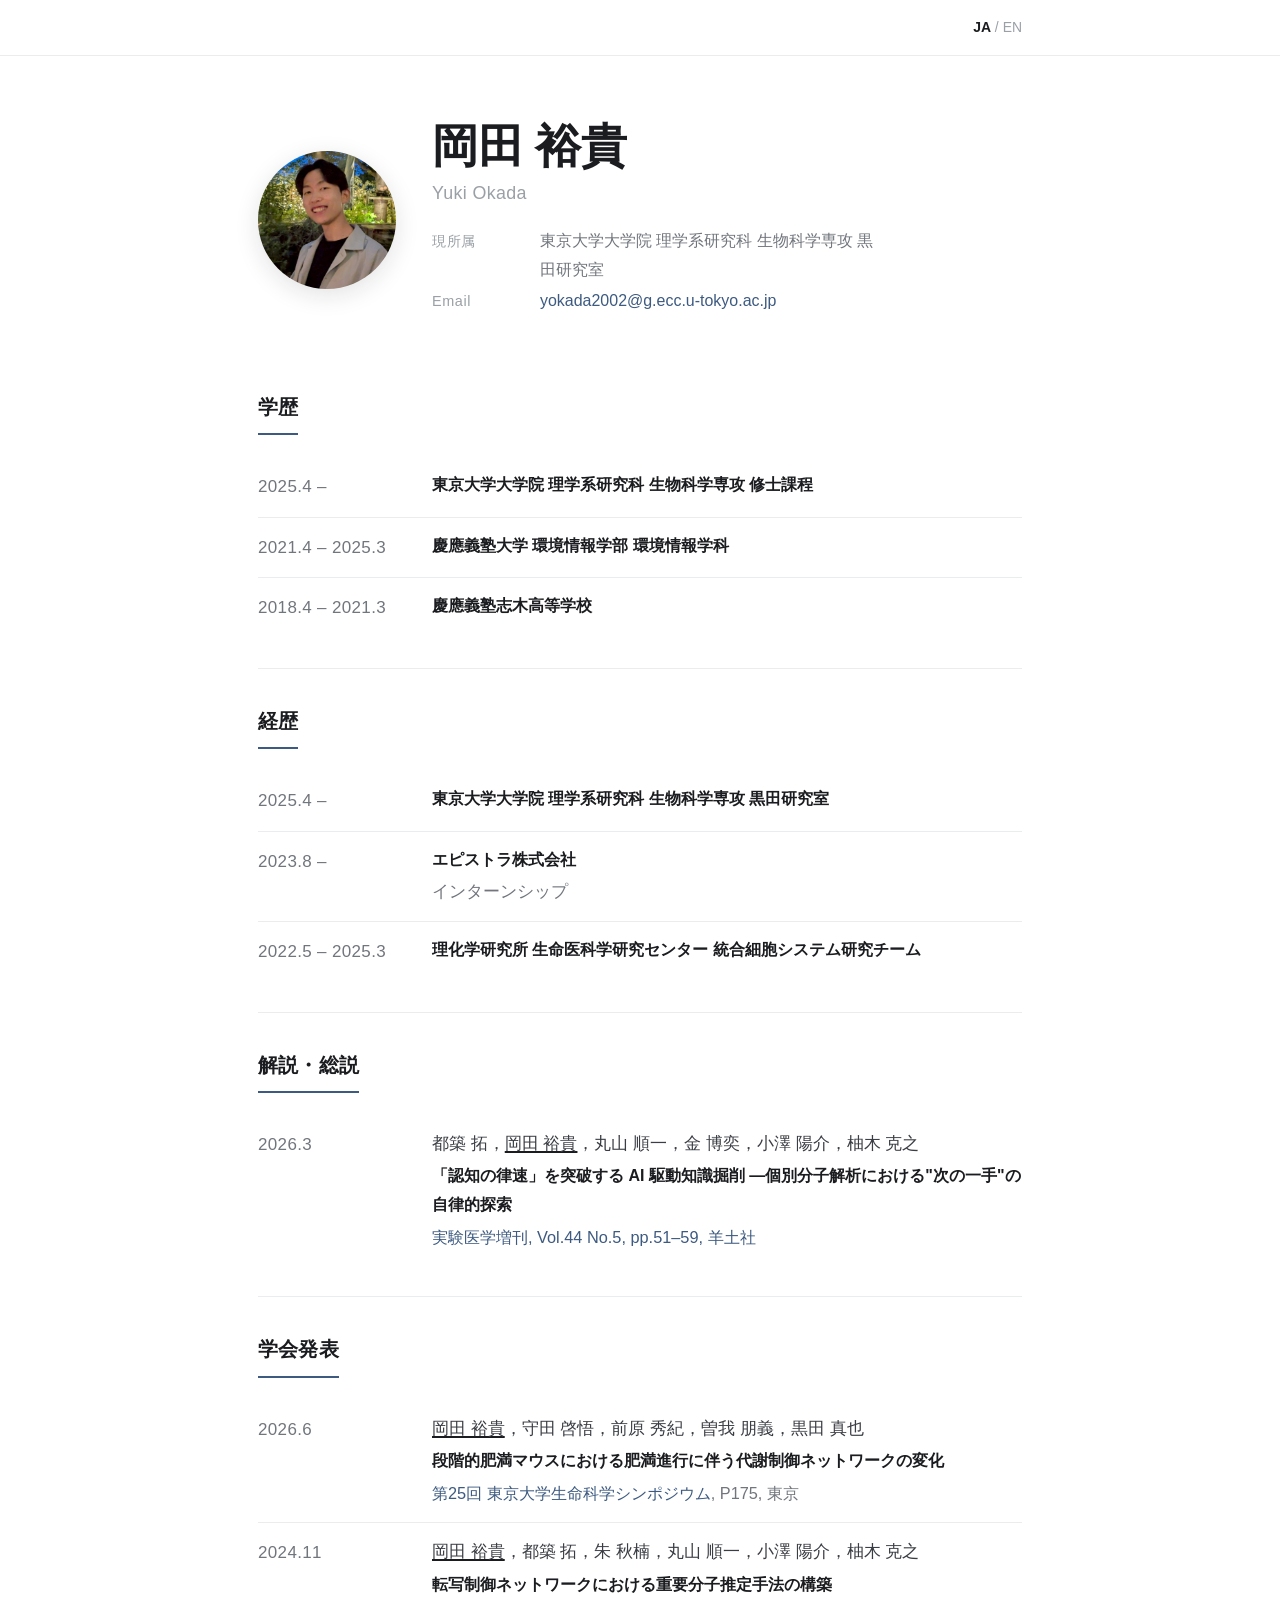
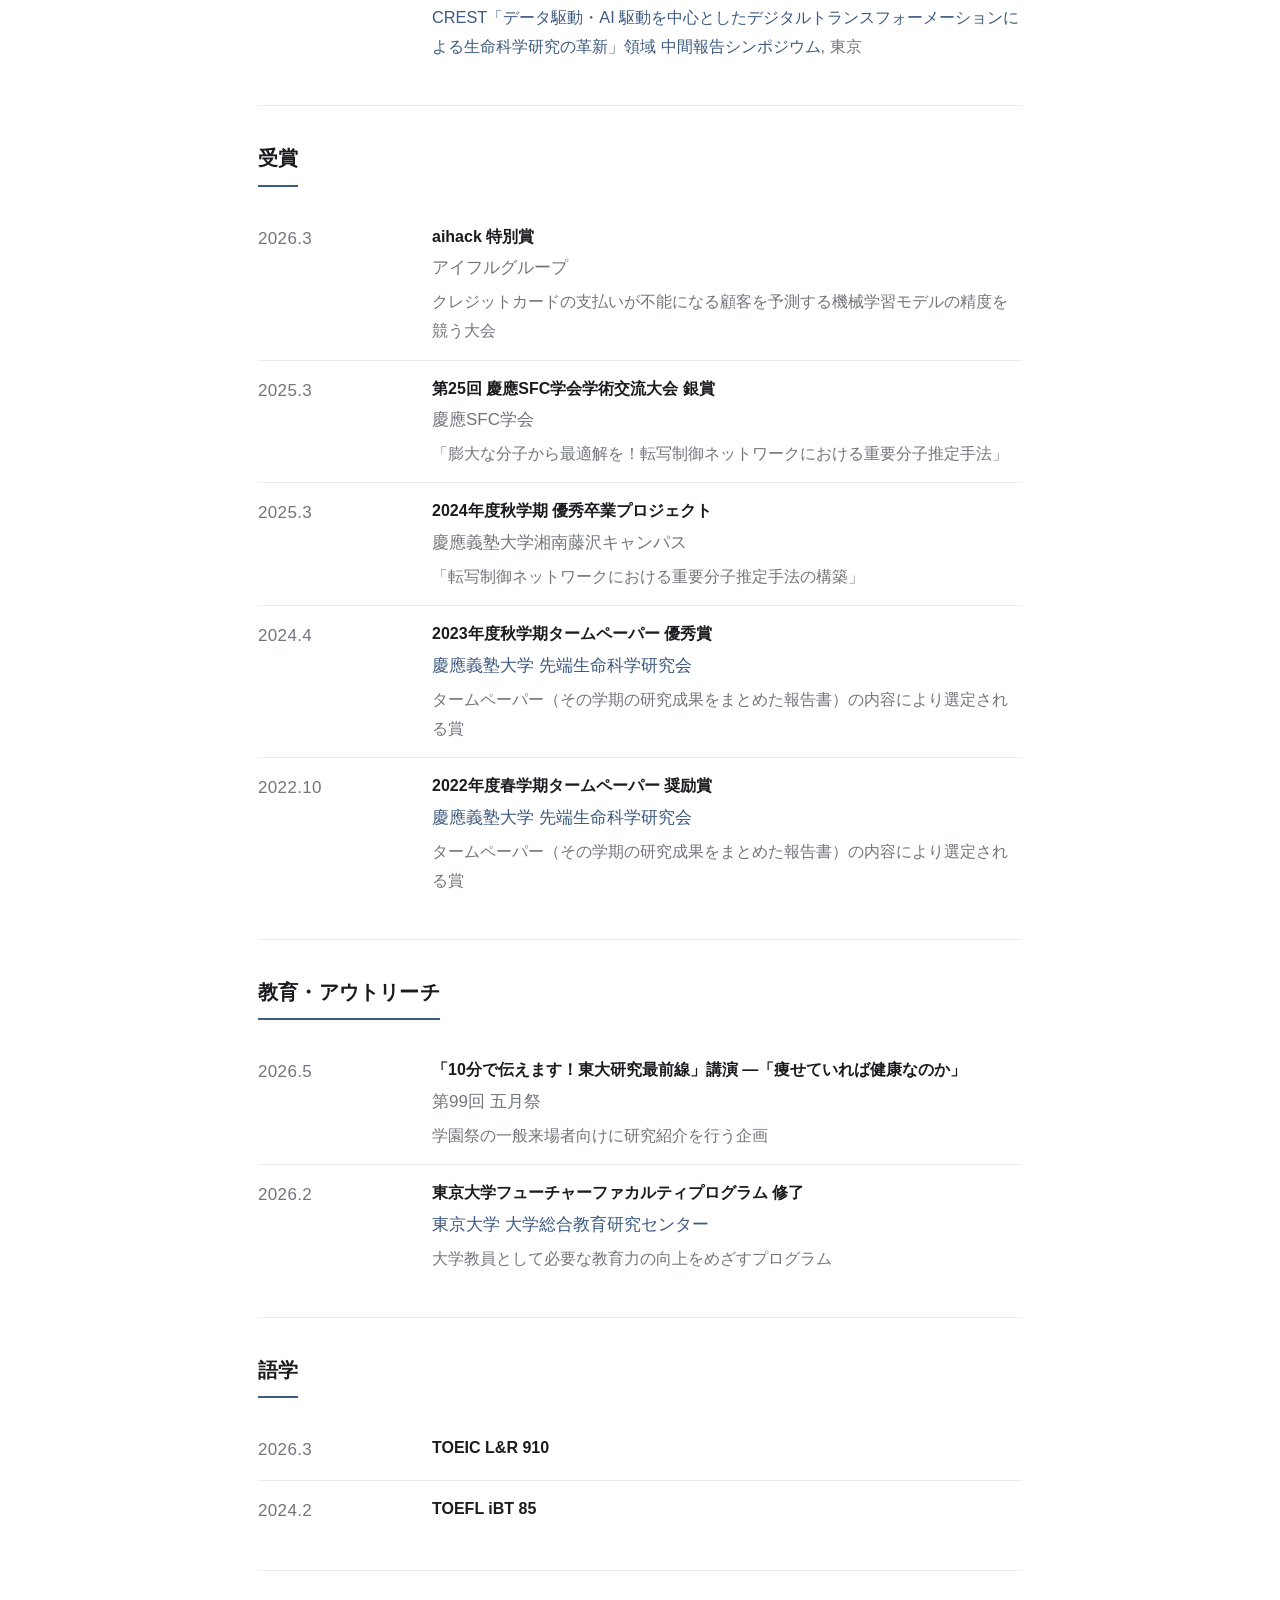
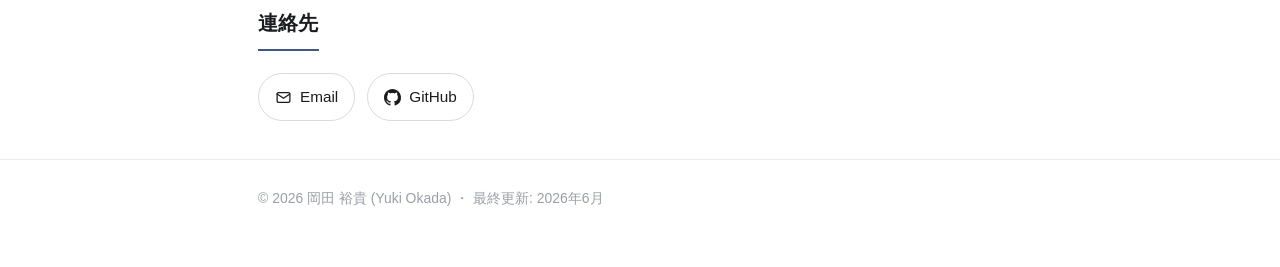
==== index.html @ e646ce32 "先端生命科学研究会のリンクを正しいURL(bio.sfc.keio.ac.jp)に修正 kbst.jpは別団体のため差し替え。  Co-Authored-By: Claude Opus 4.8 (1M" ====
<!DOCTYPE html>
<html lang="ja">
<head>
<meta charset="UTF-8">
<meta name="viewport" content="width=device-width, initial-scale=1.0">
<title>岡田 裕貴</title>
<meta name="description" content="岡田 裕貴（Yuki Okada）の経歴・業績。東京大学大学院 理学系研究科 生物科学専攻 黒田研究室の修士課程学生。システム生物学・代謝制御ネットワーク・データ駆動解析・オミクス解析。">
<meta name="author" content="岡田 裕貴 (Yuki Okada)">
<meta name="robots" content="index, follow">
<link rel="canonical" href="https://t5a57l.github.io/yuki-okada/">
<link rel="alternate" hreflang="ja" href="https://t5a57l.github.io/yuki-okada/">
<link rel="alternate" hreflang="en" href="https://t5a57l.github.io/yuki-okada/index_en.html">
<link rel="alternate" hreflang="x-default" href="https://t5a57l.github.io/yuki-okada/">
<!-- Open Graph -->
<meta property="og:type" content="profile">
<meta property="og:site_name" content="岡田 裕貴 — Curriculum Vitae">
<meta property="og:title" content="岡田 裕貴 (Yuki Okada)">
<meta property="og:description" content="東京大学大学院 黒田研究室の修士課程学生。システム生物学・代謝制御ネットワーク・データ駆動解析。">
<meta property="og:url" content="https://t5a57l.github.io/yuki-okada/">
<meta property="og:image" content="https://t5a57l.github.io/yuki-okada/profile.jpg">
<meta property="og:image:width" content="400">
<meta property="og:image:height" content="400">
<meta property="og:locale" content="ja_JP">
<meta property="og:locale:alternate" content="en_US">
<meta property="profile:first_name" content="裕貴">
<meta property="profile:last_name" content="岡田">
<!-- Twitter -->
<meta name="twitter:card" content="summary">
<meta name="twitter:title" content="岡田 裕貴 (Yuki Okada)">
<meta name="twitter:description" content="東京大学大学院 黒田研究室の修士課程学生。システム生物学・データ駆動解析。">
<meta name="twitter:image" content="https://t5a57l.github.io/yuki-okada/profile.jpg">
<script type="application/ld+json">
{
  "@context": "https://schema.org",
  "@type": "Person",
  "name": "岡田 裕貴",
  "alternateName": "Yuki Okada",
  "url": "https://t5a57l.github.io/yuki-okada/",
  "image": "https://t5a57l.github.io/yuki-okada/profile.jpg",
  "email": "mailto:yokada2002@g.ecc.u-tokyo.ac.jp",
  "jobTitle": "修士課程学生",
  "affiliation": {
    "@type": "Organization",
    "name": "東京大学大学院 理学系研究科 生物科学専攻 黒田研究室",
    "url": "https://kurodalab.bs.s.u-tokyo.ac.jp/ja/top/"
  },
  "alumniOf": [
    { "@type": "CollegeOrUniversity", "name": "慶應義塾大学 環境情報学部" },
    { "@type": "CollegeOrUniversity", "name": "東京大学大学院 理学系研究科" }
  ],
  "knowsAbout": ["システム生物学", "代謝制御ネットワーク", "データ駆動解析", "オミクス解析", "肥満"],
  "sameAs": ["https://github.com/t5a57l"]
}
</script>
<link rel="stylesheet" href="style.css?v=3">
</head>
<body>

<nav class="nav">
  <div class="wrap">
    <span class="lang"><a class="active" href="./">JA</a> / <a href="index_en.html">EN</a></span>
  </div>
</nav>

<header class="hero" id="top">
  <div class="wrap hero-inner">
    <img class="avatar" src="profile.jpg" alt="岡田 裕貴" onerror="this.style.visibility='hidden'">
    <div>
      <h1>岡田 裕貴</h1>
      <p class="sub">Yuki Okada</p>
      <ul class="contact">
        <li><span>現所属</span>東京大学大学院 理学系研究科 生物科学専攻 黒田研究室</li>
        <li><span>Email</span><a href="mailto:yokada2002@g.ecc.u-tokyo.ac.jp">yokada2002@g.ecc.u-tokyo.ac.jp</a></li>
      </ul>
    </div>
  </div>
</header>

<main class="wrap">

  <section id="education">
    <h2>学歴</h2>
    <ul class="timeline">
      <li>
        <div class="when">2025.4 –</div>
        <div class="what">
          <div class="title"><a href="https://www.bs.s.u-tokyo.ac.jp/">東京大学大学院 理学系研究科 生物科学専攻</a> 修士課程</div>
        </div>
      </li>
      <li>
        <div class="when">2021.4 – 2025.3</div>
        <div class="what">
          <div class="title"><a href="https://www.sfc.keio.ac.jp/">慶應義塾大学 環境情報学部 環境情報学科</a></div>
        </div>
      </li>
      <li>
        <div class="when">2018.4 – 2021.3</div>
        <div class="what">
          <div class="title"><a href="https://www.shiki.keio.ac.jp/">慶應義塾志木高等学校</a></div>
        </div>
      </li>
    </ul>
  </section>

  <section id="career">
    <h2>経歴</h2>
    <ul class="timeline">
      <li>
        <div class="when">2025.4 –</div>
        <div class="what">
          <div class="title"><a href="https://kurodalab.bs.s.u-tokyo.ac.jp/ja/top/">東京大学大学院 理学系研究科 生物科学専攻 黒田研究室</a></div>
        </div>
      </li>
      <li>
        <div class="when">2023.8 –</div>
        <div class="what">
          <div class="title"><a href="https://www.epistra.jp/">エピストラ株式会社</a></div>
          <div class="org">インターンシップ</div>
        </div>
      </li>
      <li>
        <div class="when">2022.5 – 2025.3</div>
        <div class="what">
          <div class="title"><a href="https://www.ims.riken.jp/labo/58/research_j.html">理化学研究所 生命医科学研究センター 統合細胞システム研究チーム</a></div>
        </div>
      </li>
    </ul>
  </section>

  <section id="reviews">
    <h2>解説・総説</h2>
    <ul class="timeline">
      <li>
        <div class="when">2026.3</div>
        <div class="what">
          <div class="authors">都築 拓，<span class="me">岡田 裕貴</span>，丸山 順一，金 博奕，小澤 陽介，柚木 克之</div>
          <div class="title">「認知の律速」を突破する AI 駆動知識掘削 ―個別分子解析における"次の一手"の自律的探索</div>
          <div class="meta"><a href="https://www.yodosha.co.jp/yodobook/book/9784758104333/">実験医学増刊, Vol.44 No.5, pp.51–59, 羊土社</a></div>
        </div>
      </li>
    </ul>
  </section>

  <section id="presentations">
    <h2>学会発表</h2>
    <ul class="timeline">
      <li>
        <div class="when">2026.6</div>
        <div class="what">
          <div class="authors"><span class="me">岡田 裕貴</span>，守田 啓悟，前原 秀紀，曽我 朋義，黒田 真也</div>
          <div class="title">段階的肥満マウスにおける肥満進行に伴う代謝制御ネットワークの変化</div>
          <div class="meta"><a href="https://www.todaibio.info/">第25回 東京大学生命科学シンポジウム</a>, P175, 東京</div>
        </div>
      </li>
      <li>
        <div class="when">2024.11</div>
        <div class="what">
          <div class="authors"><span class="me">岡田 裕貴</span>，都築 拓，朱 秋楠，丸山 順一，小澤 陽介，柚木 克之</div>
          <div class="title">転写制御ネットワークにおける重要分子推定手法の構築</div>
          <div class="meta"><a href="https://www.jst.go.jp/kisoken/aip/result/event/biodx2024/index.html">CREST「データ駆動・AI 駆動を中心としたデジタルトランスフォーメーションによる生命科学研究の革新」領域 中間報告シンポジウム</a>, 東京</div>
        </div>
      </li>
    </ul>
  </section>

  <section id="awards">
    <h2>受賞</h2>
    <ul class="timeline">
      <li>
        <div class="when">2026.3</div>
        <div class="what">
          <div class="title"><a href="https://www.aiful.co.jp/group/news/20250319_1255.html">aihack</a> 特別賞</div>
          <div class="org">アイフルグループ</div>
          <div class="meta">クレジットカードの支払いが不能になる顧客を予測する機械学習モデルの精度を競う大会</div>
        </div>
      </li>
      <li>
        <div class="when">2025.3</div>
        <div class="what">
          <div class="title"><a href="https://gakkai.sfc.keio.ac.jp/keio-sas/25th-meeting/">第25回 慶應SFC学会学術交流大会</a> 銀賞</div>
          <div class="org">慶應SFC学会</div>
          <div class="meta">「膨大な分子から最適解を！転写制御ネットワークにおける重要分子推定手法」</div>
        </div>
      </li>
      <li>
        <div class="when">2025.3</div>
        <div class="what">
          <div class="title"><a href="https://www.sfc.keio.ac.jp/sfcsl/doc/sotsupuro.pdf">2024年度秋学期 優秀卒業プロジェクト</a></div>
          <div class="org">慶應義塾大学湘南藤沢キャンパス</div>
          <div class="meta">「転写制御ネットワークにおける重要分子推定手法の構築」</div>
        </div>
      </li>
      <li>
        <div class="when">2024.4</div>
        <div class="what">
          <div class="title">2023年度秋学期タームペーパー 優秀賞</div>
          <div class="org"><a href="https://bio.sfc.keio.ac.jp/">慶應義塾大学 先端生命科学研究会</a></div>
          <div class="meta">タームペーパー（その学期の研究成果をまとめた報告書）の内容により選定される賞</div>
        </div>
      </li>
      <li>
        <div class="when">2022.10</div>
        <div class="what">
          <div class="title">2022年度春学期タームペーパー 奨励賞</div>
          <div class="org"><a href="https://bio.sfc.keio.ac.jp/">慶應義塾大学 先端生命科学研究会</a></div>
          <div class="meta">タームペーパー（その学期の研究成果をまとめた報告書）の内容により選定される賞</div>
        </div>
      </li>
    </ul>
  </section>

  <section id="outreach">
    <h2>教育・アウトリーチ</h2>
    <ul class="timeline">
      <li>
        <div class="when">2026.5</div>
        <div class="what">
          <div class="title"><a href="https://ut-10min.github.io/">「10分で伝えます！東大研究最前線」</a>講演 ―「痩せていれば健康なのか」</div>
          <div class="org">第99回 五月祭</div>
          <div class="meta">学園祭の一般来場者向けに研究紹介を行う企画</div>
        </div>
      </li>
      <li>
        <div class="when">2026.2</div>
        <div class="what">
          <div class="title"><a href="https://www.he.u-tokyo.ac.jp/activities/ffp/">東京大学フューチャーファカルティプログラム</a> 修了</div>
          <div class="org"><a href="https://www.he.u-tokyo.ac.jp/">東京大学 大学総合教育研究センター</a></div>
          <div class="meta">大学教員として必要な教育力の向上をめざすプログラム</div>
        </div>
      </li>
    </ul>
  </section>

  <section id="skills">
    <h2>語学</h2>
    <ul class="timeline">
      <li>
        <div class="when">2026.3</div>
        <div class="what">
          <div class="title">TOEIC L&amp;R 910</div>
        </div>
      </li>
      <li>
        <div class="when">2024.2</div>
        <div class="what">
          <div class="title">TOEFL iBT 85</div>
        </div>
      </li>
    </ul>
  </section>

  <section id="contact">
    <h2>連絡先</h2>
    <div class="links">
      <a href="mailto:yokada2002@g.ecc.u-tokyo.ac.jp"><svg viewBox="0 0 24 24" fill="none" stroke="currentColor" stroke-width="1.8" stroke-linecap="round" stroke-linejoin="round" aria-hidden="true"><rect x="3" y="5" width="18" height="14" rx="2"/><path d="m3 7 9 6 9-6"/></svg>Email</a>
      <a href="https://github.com/t5a57l"><svg viewBox="0 0 16 16" fill="currentColor" aria-hidden="true"><path d="M8 0C3.58 0 0 3.58 0 8c0 3.54 2.29 6.53 5.47 7.59.4.07.55-.17.55-.38 0-.19-.01-.82-.01-1.49-2.01.37-2.53-.49-2.69-.94-.09-.23-.48-.94-.82-1.13-.28-.15-.68-.52-.01-.53.63-.01 1.08.58 1.23.82.72 1.21 1.87.87 2.33.66.07-.52.28-.87.51-1.07-1.78-.2-3.64-.89-3.64-3.95 0-.87.31-1.59.82-2.15-.08-.2-.36-1.02.08-2.12 0 0 .67-.21 2.2.82.64-.18 1.32-.27 2-.27.68 0 1.36.09 2 .27 1.53-1.04 2.2-.82 2.2-.82.44 1.1.16 1.92.08 2.12.51.56.82 1.27.82 2.15 0 3.07-1.87 3.75-3.65 3.95.29.25.54.73.54 1.48 0 1.07-.01 1.93-.01 2.2 0 .21.15.46.55.38A8.01 8.01 0 0 0 16 8c0-4.42-3.58-8-8-8z"/></svg>GitHub</a>
    </div>
  </section>

</main>

<footer>
  <div class="wrap">© 2026 岡田 裕貴 (Yuki Okada) ・ 最終更新: 2026年6月</div>
</footer>

</body>
</html>
---- style.css ----
:root {
  --ink: #1b1c1f;
  --muted: #71757c;
  --faint: #9aa0a6;
  --line: #ebecee;
  --line-strong: #d9dbdf;
  --accent: #3d5a80;
  --accent-soft: #eef2f7;
  --bg: #ffffff;
  --max: 820px;
  --nav-h: 56px;
}

* { box-sizing: border-box; }

html {
  -webkit-text-size-adjust: 100%;
  scroll-behavior: smooth;
  font-size: 17px;
}

body {
  margin: 0;
  font-family: ui-sans-serif, -apple-system, BlinkMacSystemFont, "Hiragino Kaku Gothic ProN",
    "Hiragino Sans", "Yu Gothic", Meiryo, "Segoe UI", Roboto, sans-serif;
  color: var(--ink);
  background: var(--bg);
  line-height: 1.8;
  font-size: 16px;
  font-feature-settings: "palt" 1;
  -webkit-font-smoothing: antialiased;
}

a { color: var(--accent); text-decoration: none; }
a:hover { text-decoration: underline; text-underline-offset: 2px; }

.wrap { max-width: var(--max); margin: 0 auto; padding: 0 28px; }

/* ---------- Nav ---------- */
.nav {
  position: sticky;
  top: 0;
  z-index: 20;
  height: var(--nav-h);
  background: rgba(255, 255, 255, 0.82);
  backdrop-filter: saturate(180%) blur(12px);
  -webkit-backdrop-filter: saturate(180%) blur(12px);
  border-bottom: 1px solid var(--line);
}
.nav .wrap {
  height: 100%;
  display: flex;
  align-items: center;
  justify-content: flex-end;
  gap: 16px;
}
.nav-title {
  font-weight: 700;
  font-size: 1.02rem;
  letter-spacing: .01em;
  color: var(--ink);
  white-space: nowrap;
}
.nav-title:hover { text-decoration: none; }
.nav-right { display: flex; align-items: center; gap: 20px; min-width: 0; }
.nav-links {
  display: flex;
  gap: 18px;
  overflow-x: auto;
  scrollbar-width: none;
}
.nav-links::-webkit-scrollbar { display: none; }
.nav-links a {
  color: var(--muted);
  font-size: .86rem;
  white-space: nowrap;
  padding: 2px 0;
  border-bottom: 1.5px solid transparent;
  transition: color .15s, border-color .15s;
}
.nav-links a:hover { color: var(--ink); text-decoration: none; border-color: var(--accent); }
.lang {
  font-size: .82rem;
  color: var(--faint);
  white-space: nowrap;
  flex: 0 0 auto;
}
.lang a { color: var(--faint); }
.lang a.active { color: var(--ink); font-weight: 600; }

/* ---------- Hero ---------- */
header.hero { padding: 64px 0 36px; }
.hero-inner { display: flex; gap: 36px; align-items: center; }
.avatar {
  width: 138px;
  height: 138px;
  border-radius: 50%;
  object-fit: cover;
  background: var(--accent-soft);
  flex: 0 0 auto;
  box-shadow: 0 6px 24px rgba(27, 28, 31, 0.12);
}
.hero h1 {
  margin: 0;
  font-size: clamp(2rem, 5vw, 2.7rem);
  font-weight: 700;
  letter-spacing: -0.01em;
  line-height: 1.15;
}
.hero .sub { color: var(--faint); margin: 4px 0 18px; font-size: 1.05rem; letter-spacing: .02em; }
.contact { list-style: none; padding: 0; margin: 0; font-size: .94rem; }
.contact li { margin: 3px 0; color: var(--muted); display: flex; gap: 12px; }
.contact li span { color: var(--faint); flex: 0 0 96px; font-size: .85rem; letter-spacing: .04em; padding-top: 1px; }

.lead {
  margin: 6px 0 0;
  font-size: 1.02rem;
  color: #34373d;
  line-height: 1.95;
}
.lead + .lead { margin-top: 1.1em; }

/* ---------- Sections ---------- */
main { padding-bottom: 8px; }
section { padding: 30px 0; scroll-margin-top: calc(var(--nav-h) + 12px); }
section + section { border-top: 1px solid var(--line); }

h2 {
  display: inline-block;
  font-size: 1.18rem;
  font-weight: 700;
  letter-spacing: .01em;
  margin: 4px 0 22px;
  padding-bottom: 8px;
  border-bottom: 2px solid var(--accent);
}

/* timeline */
.timeline { list-style: none; padding: 0; margin: 0; }
.timeline li {
  display: flex;
  gap: 24px;
  padding: 14px 0;
}
.timeline li + li { border-top: 1px solid var(--line); }
.timeline .when {
  flex: 0 0 150px;
  color: var(--muted);
  font-size: 1rem;
  font-variant-numeric: tabular-nums;
  letter-spacing: .02em;
  padding-top: 1px;
}
.timeline .what .title { font-weight: 600; }
.timeline .what .title a { color: var(--ink); }
.timeline .what .title a:hover { color: var(--accent); }
.timeline .what .org { color: var(--muted); font-size: 1rem; margin-top: 2px; }
.timeline .what .authors { font-size: 1rem; color: #3a3d43; margin-bottom: 3px; }
.timeline .what .meta { color: var(--muted); font-size: .96rem; margin-top: 3px; }
.authors .me { font-weight: 500; text-decoration: underline; text-underline-offset: 2px; text-decoration-thickness: 2px; text-decoration-color: var(--ink); }

/* contact / links */
.links { display: flex; flex-wrap: wrap; gap: 12px; }
.links a {
  display: inline-flex;
  align-items: center;
  gap: 8px;
  padding: 9px 16px;
  border: 1px solid var(--line-strong);
  border-radius: 999px;
  color: var(--ink);
  font-size: .9rem;
  transition: border-color .15s, background .15s;
}
.links a:hover { text-decoration: none; border-color: var(--accent); background: var(--accent-soft); }
.links a svg { width: 17px; height: 17px; flex: 0 0 auto; }

footer {
  margin-top: 8px;
  border-top: 1px solid var(--line);
  padding: 26px 0 56px;
  color: var(--faint);
  font-size: .82rem;
}

@media (max-width: 640px) {
  .hero-inner { flex-direction: column; text-align: center; gap: 22px; }
  .contact { display: inline-block; text-align: left; }
  .nav-links { display: none; }
  .timeline li { flex-direction: column; gap: 3px; }
  .timeline .when { flex-basis: auto; }
  .contact li span { flex-basis: 84px; }
}
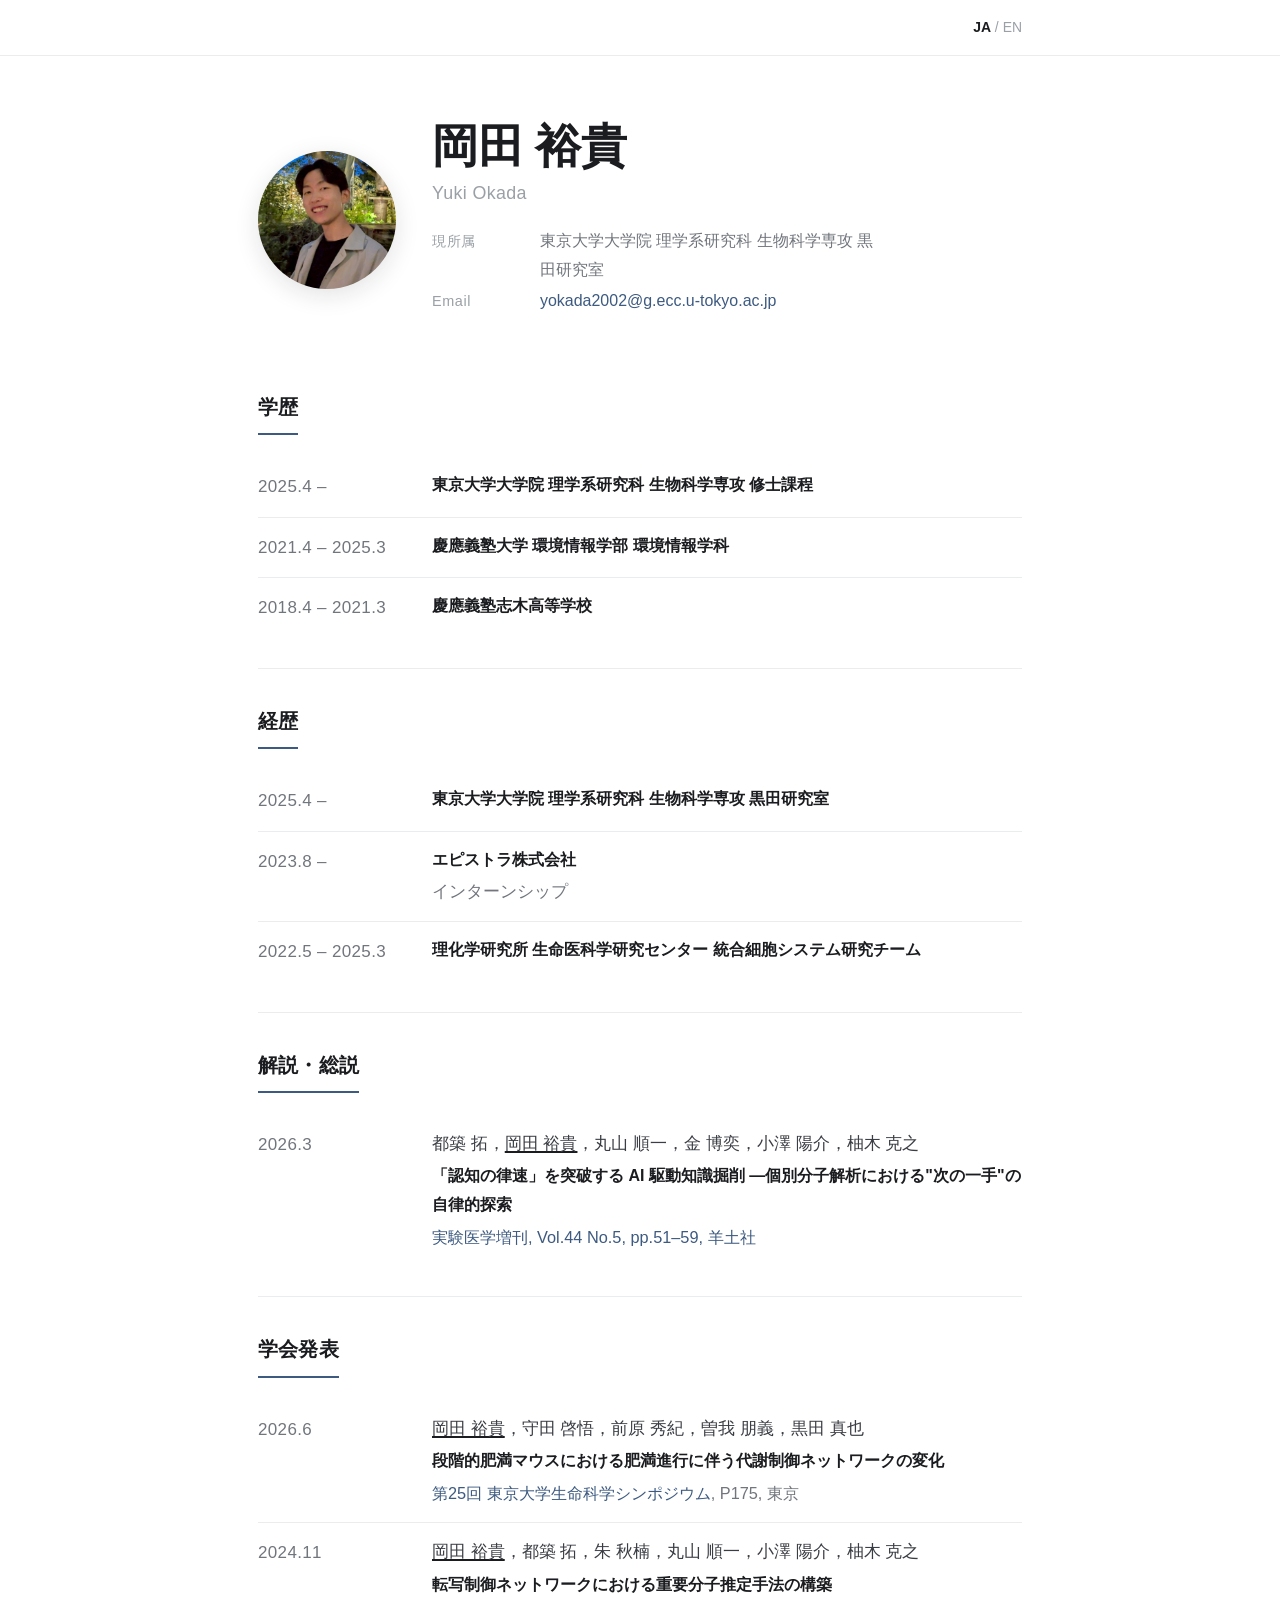
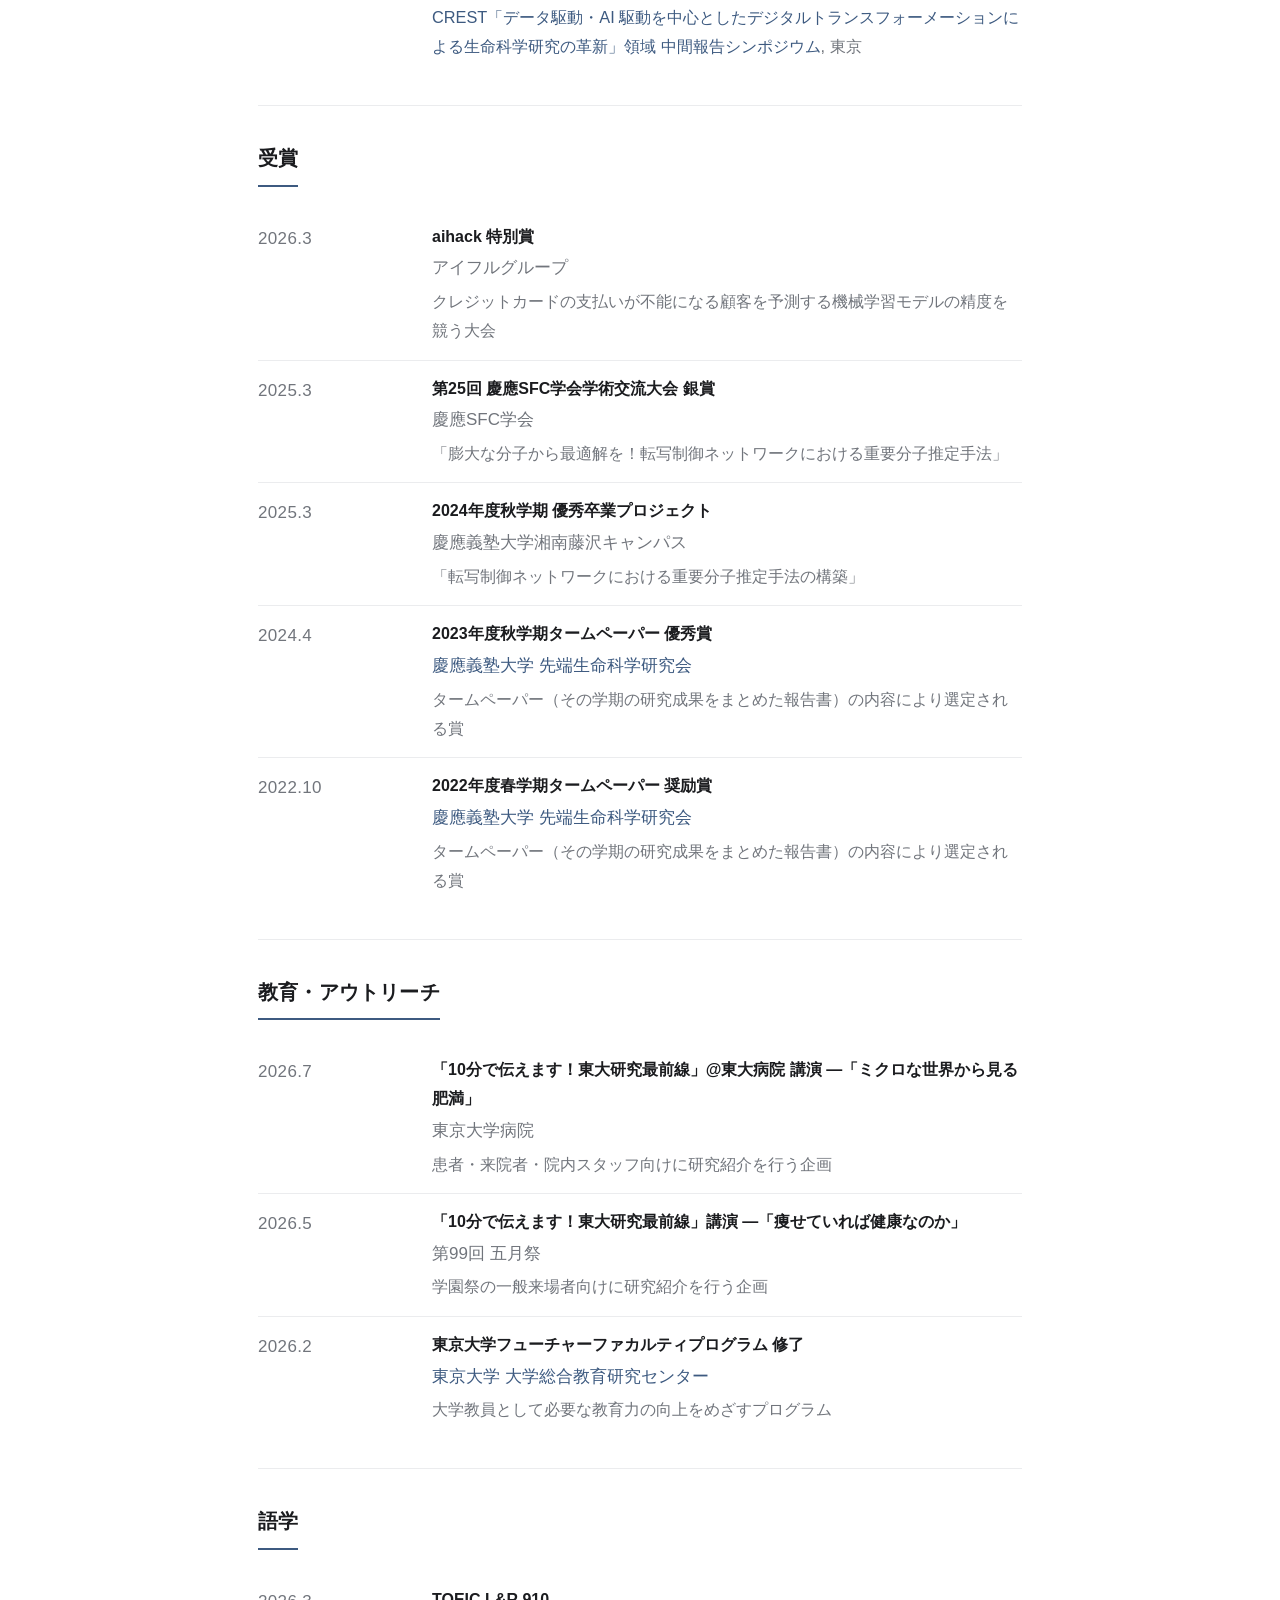
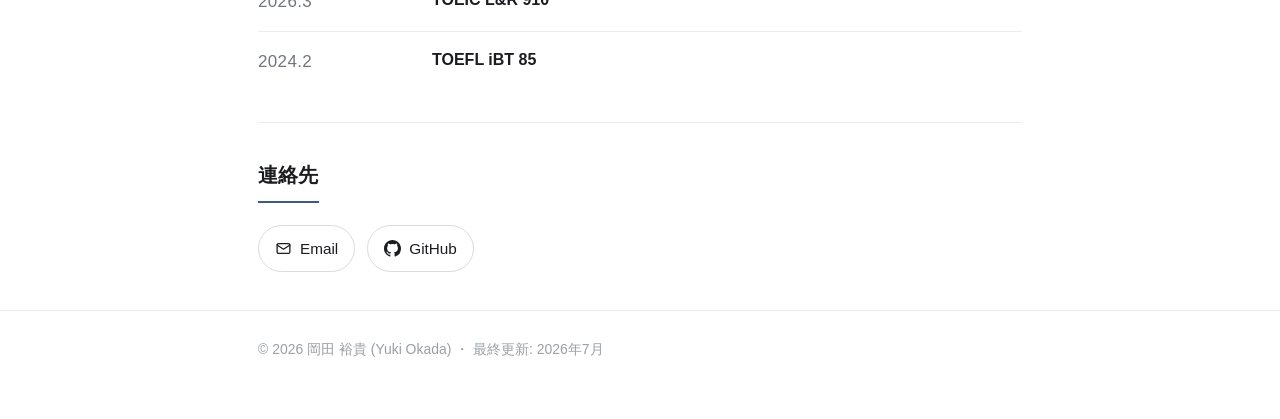
==== commit a925f70b: "東大病院「10分で伝えます！東大研究最前線」講演を教育・アウトリーチに追加 2026.7.28 に東大病院で行った講演「ミクロな世界から見る肥満」を日英両ページに追加。 五月祭版（2026.5）と同じ" ====
--- a/index.html
+++ b/index.html
@@ -213,6 +213,14 @@
     <h2>教育・アウトリーチ</h2>
     <ul class="timeline">
       <li>
+        <div class="when">2026.7</div>
+        <div class="what">
+          <div class="title">「10分で伝えます！東大研究最前線」@東大病院 講演 ―「ミクロな世界から見る肥満」</div>
+          <div class="org">東京大学病院</div>
+          <div class="meta">患者・来院者・院内スタッフ向けに研究紹介を行う企画</div>
+        </div>
+      </li>
+      <li>
         <div class="when">2026.5</div>
         <div class="what">
           <div class="title"><a href="https://ut-10min.github.io/">「10分で伝えます！東大研究最前線」</a>講演 ―「痩せていれば健康なのか」</div>
@@ -260,7 +268,7 @@
 </main>
 
 <footer>
-  <div class="wrap">© 2026 岡田 裕貴 (Yuki Okada) ・ 最終更新: 2026年6月</div>
+  <div class="wrap">© 2026 岡田 裕貴 (Yuki Okada) ・ 最終更新: 2026年7月</div>
 </footer>
 
 </body>
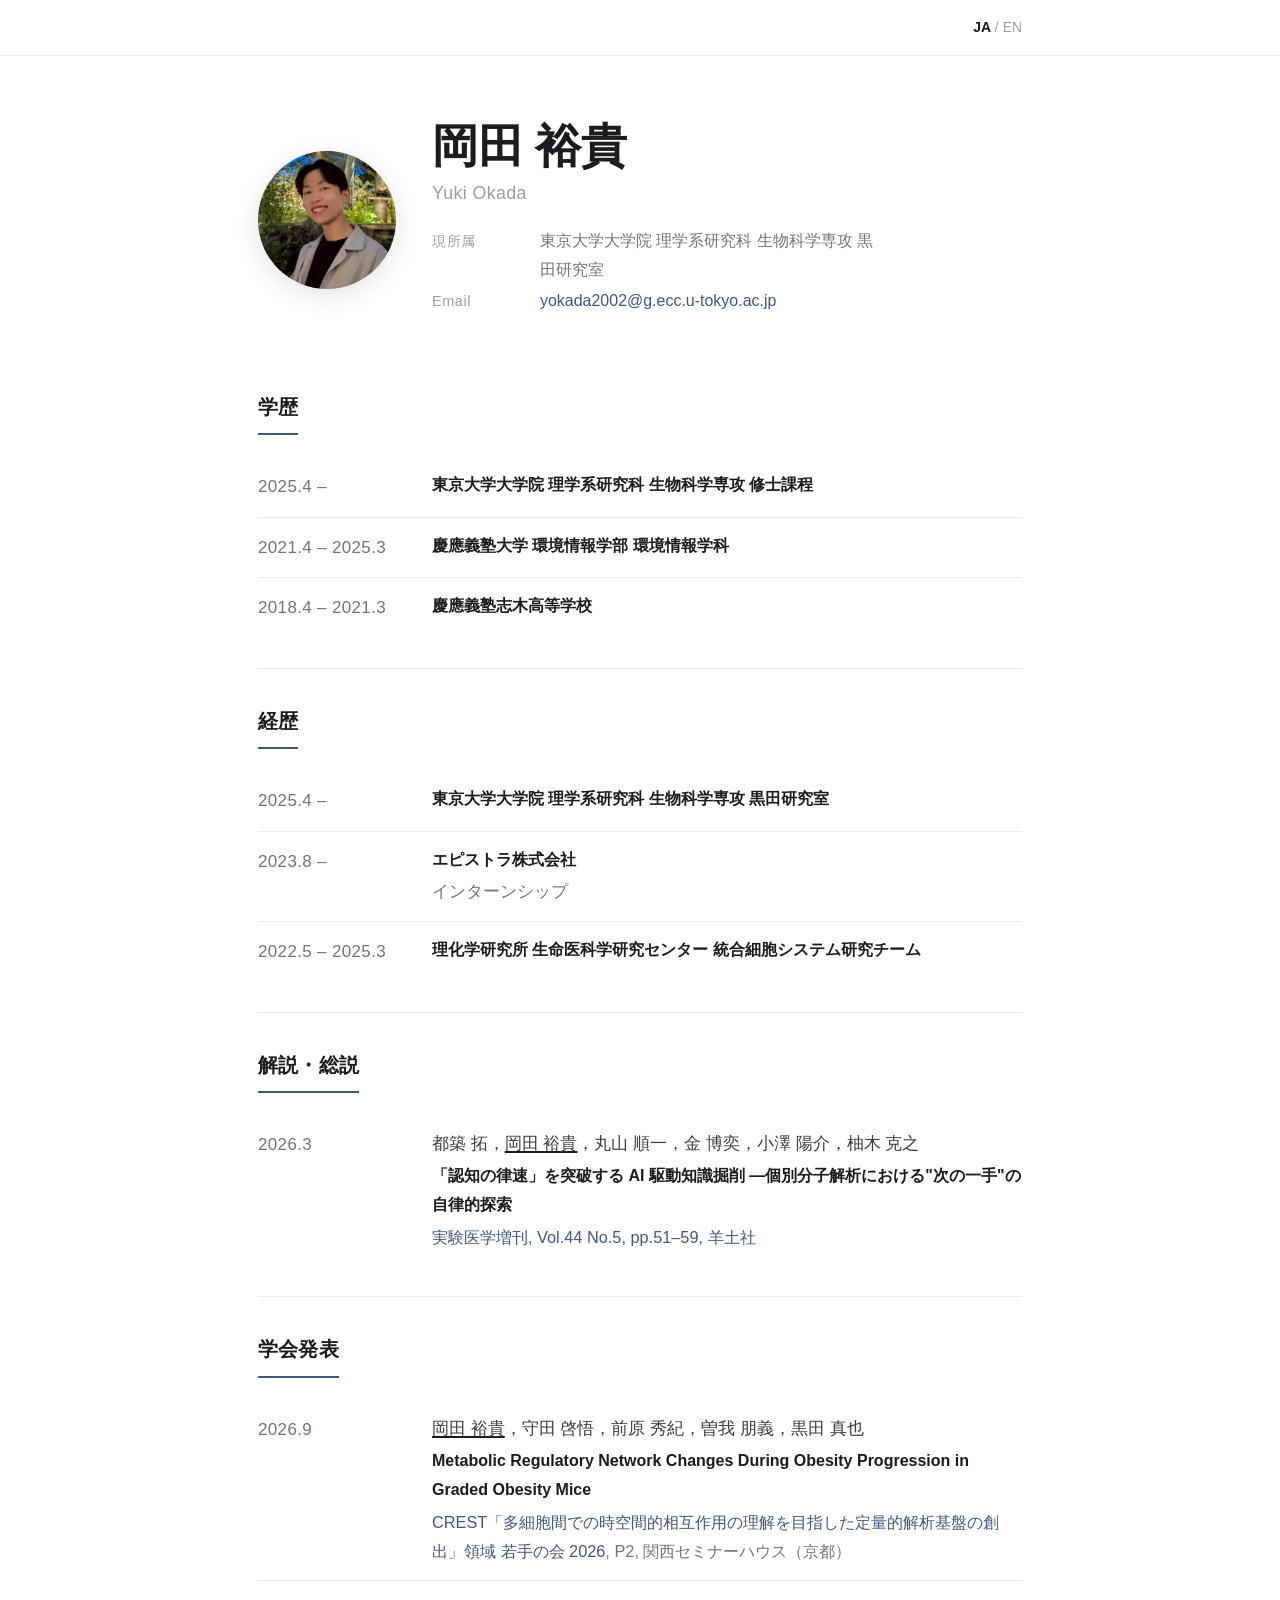
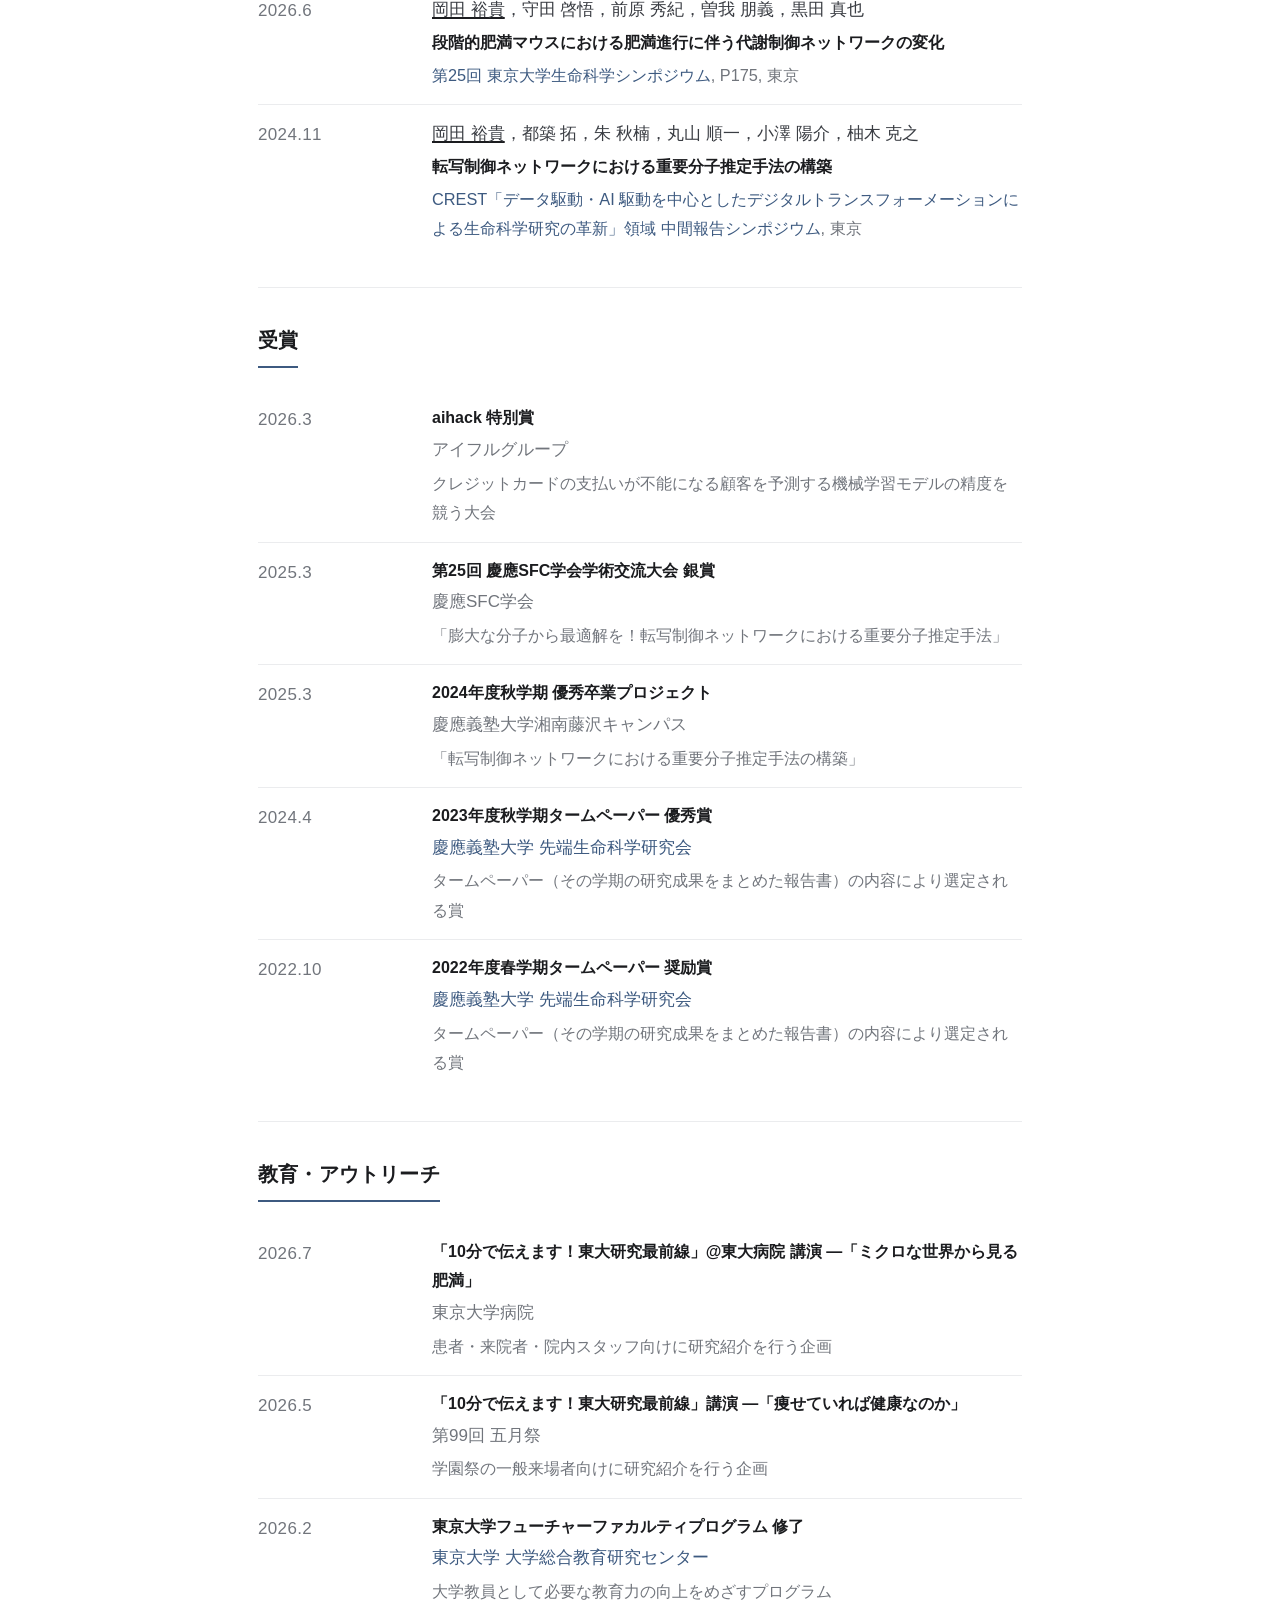
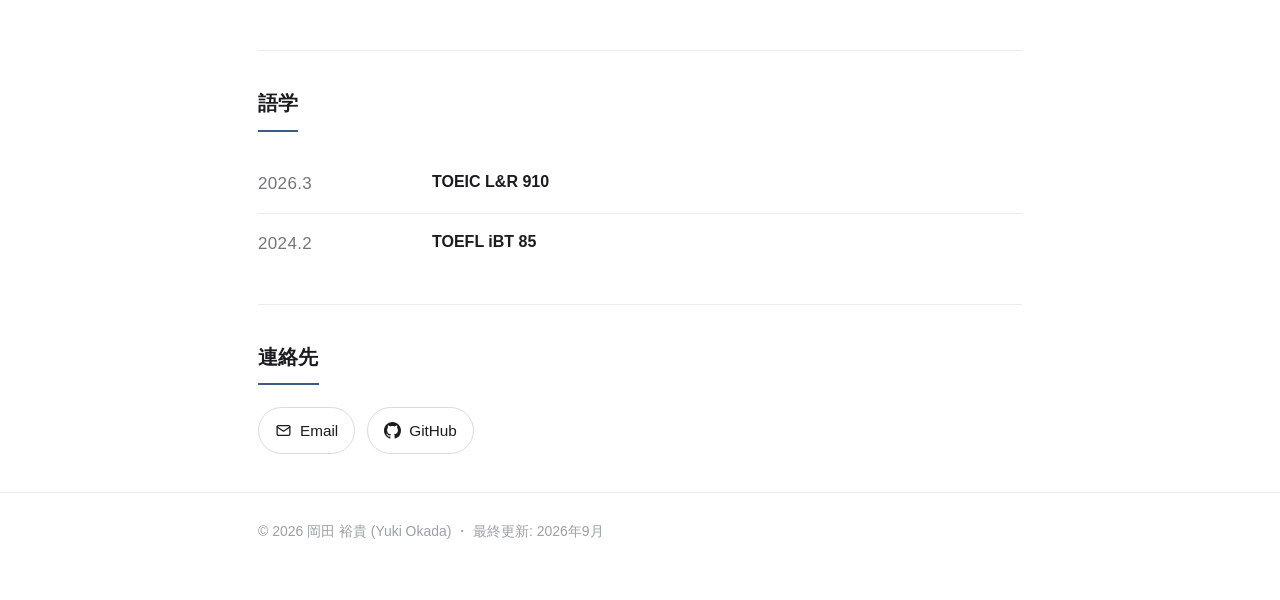
==== commit d0aef485: "CREST「多細胞」若手の会2026のポスター発表を学会発表に追加、フッター更新 Co-Authored-By: Claude Fable 5.1 <noreply@anthropic.com>" ====
--- a/index.html
+++ b/index.html
@@ -145,6 +145,14 @@
     <h2>学会発表</h2>
     <ul class="timeline">
       <li>
+        <div class="when">2026.9</div>
+        <div class="what">
+          <div class="authors"><span class="me">岡田 裕貴</span>，守田 啓悟，前原 秀紀，曽我 朋義，黒田 真也</div>
+          <div class="title">Metabolic Regulatory Network Changes During Obesity Progression in Graded Obesity Mice</div>
+          <div class="meta"><a href="https://www.jst.go.jp/kisoken/crest/research_area/ongoing/bunya2019-1.html">CREST「多細胞間での時空間的相互作用の理解を目指した定量的解析基盤の創出」領域 若手の会 2026</a>, P2, 関西セミナーハウス（京都）</div>
+        </div>
+      </li>
+      <li>
         <div class="when">2026.6</div>
         <div class="what">
           <div class="authors"><span class="me">岡田 裕貴</span>，守田 啓悟，前原 秀紀，曽我 朋義，黒田 真也</div>
@@ -169,7 +177,7 @@
       <li>
         <div class="when">2026.3</div>
         <div class="what">
-          <div class="title"><a href="https://www.aiful.co.jp/group/news/20250319_1255.html">aihack</a> 特別賞</div>
+          <div class="title"><a href="https://www.muninova.co.jp/news/20260323_1376.html">aihack</a> 特別賞</div>
           <div class="org">アイフルグループ</div>
           <div class="meta">クレジットカードの支払いが不能になる顧客を予測する機械学習モデルの精度を競う大会</div>
         </div>
@@ -268,7 +276,7 @@
 </main>
 
 <footer>
-  <div class="wrap">© 2026 岡田 裕貴 (Yuki Okada) ・ 最終更新: 2026年7月</div>
+  <div class="wrap">© 2026 岡田 裕貴 (Yuki Okada) ・ 最終更新: 2026年9月</div>
 </footer>
 
 </body>
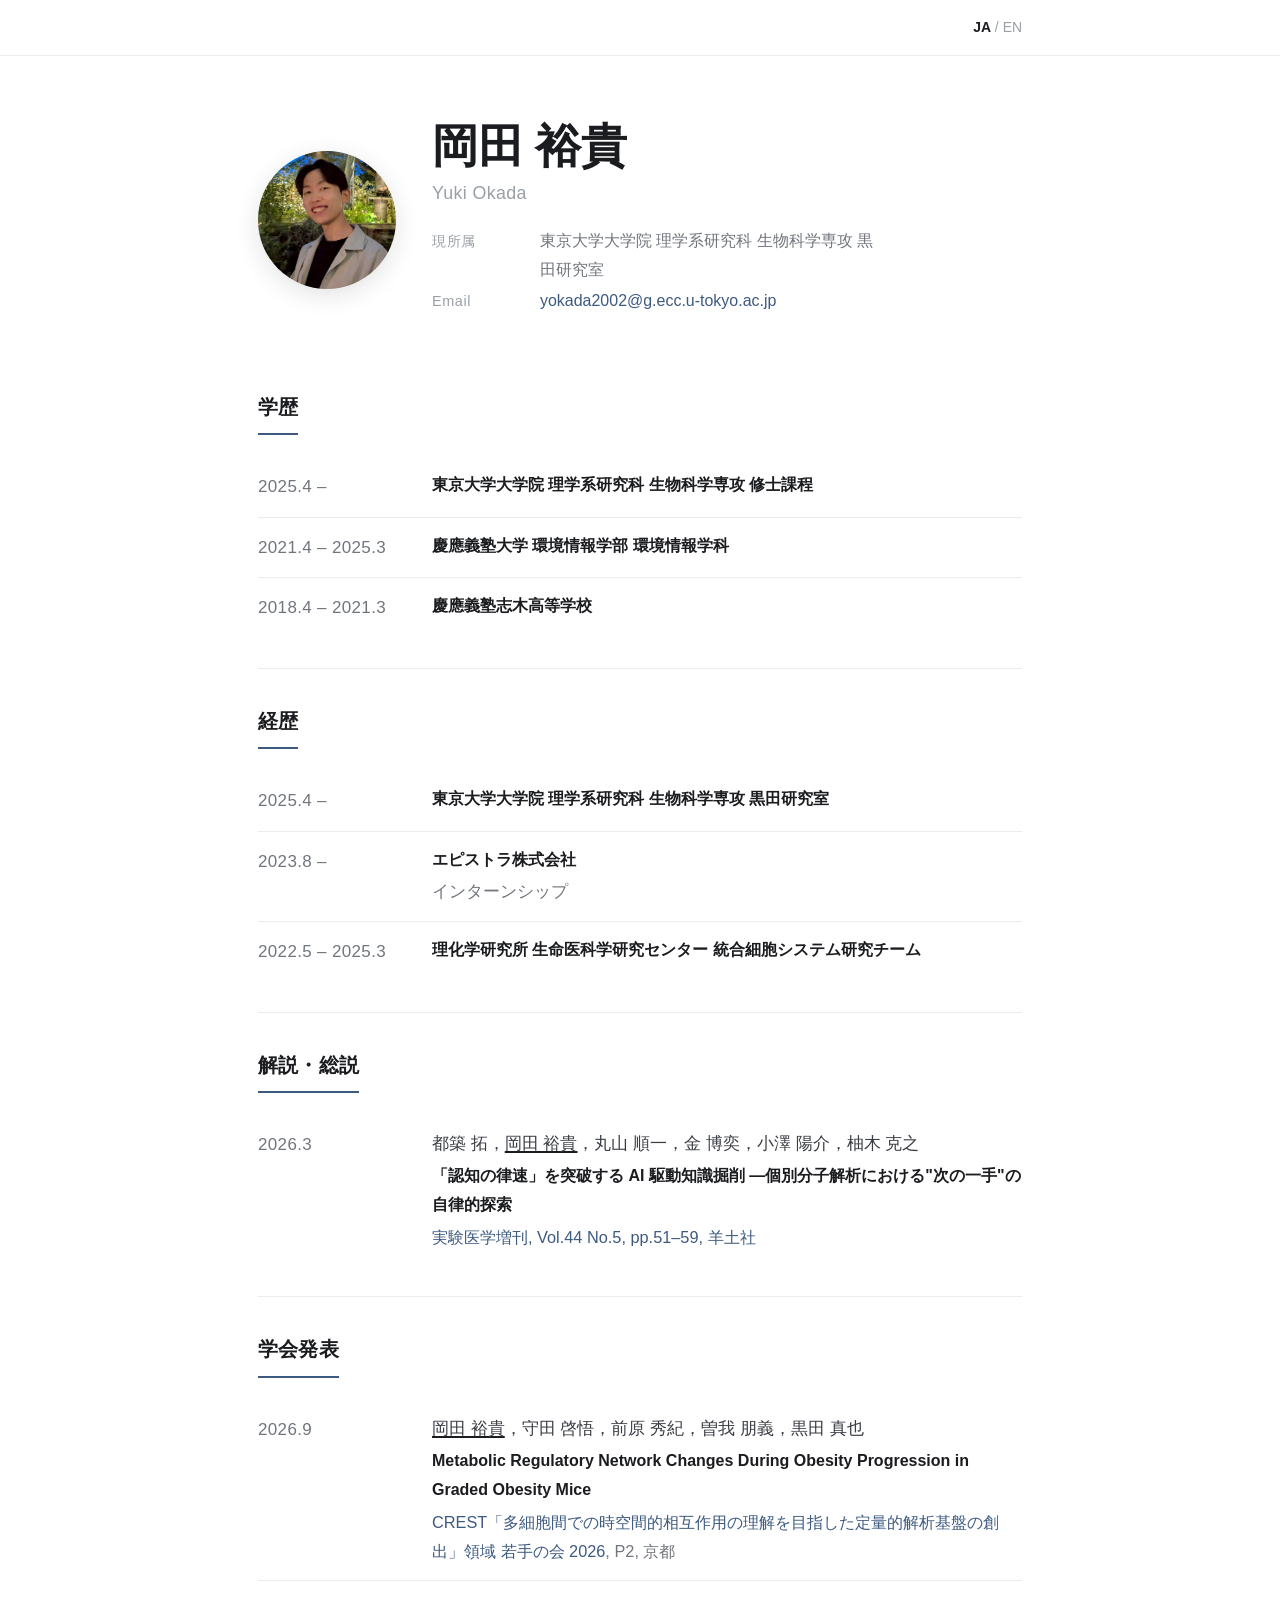
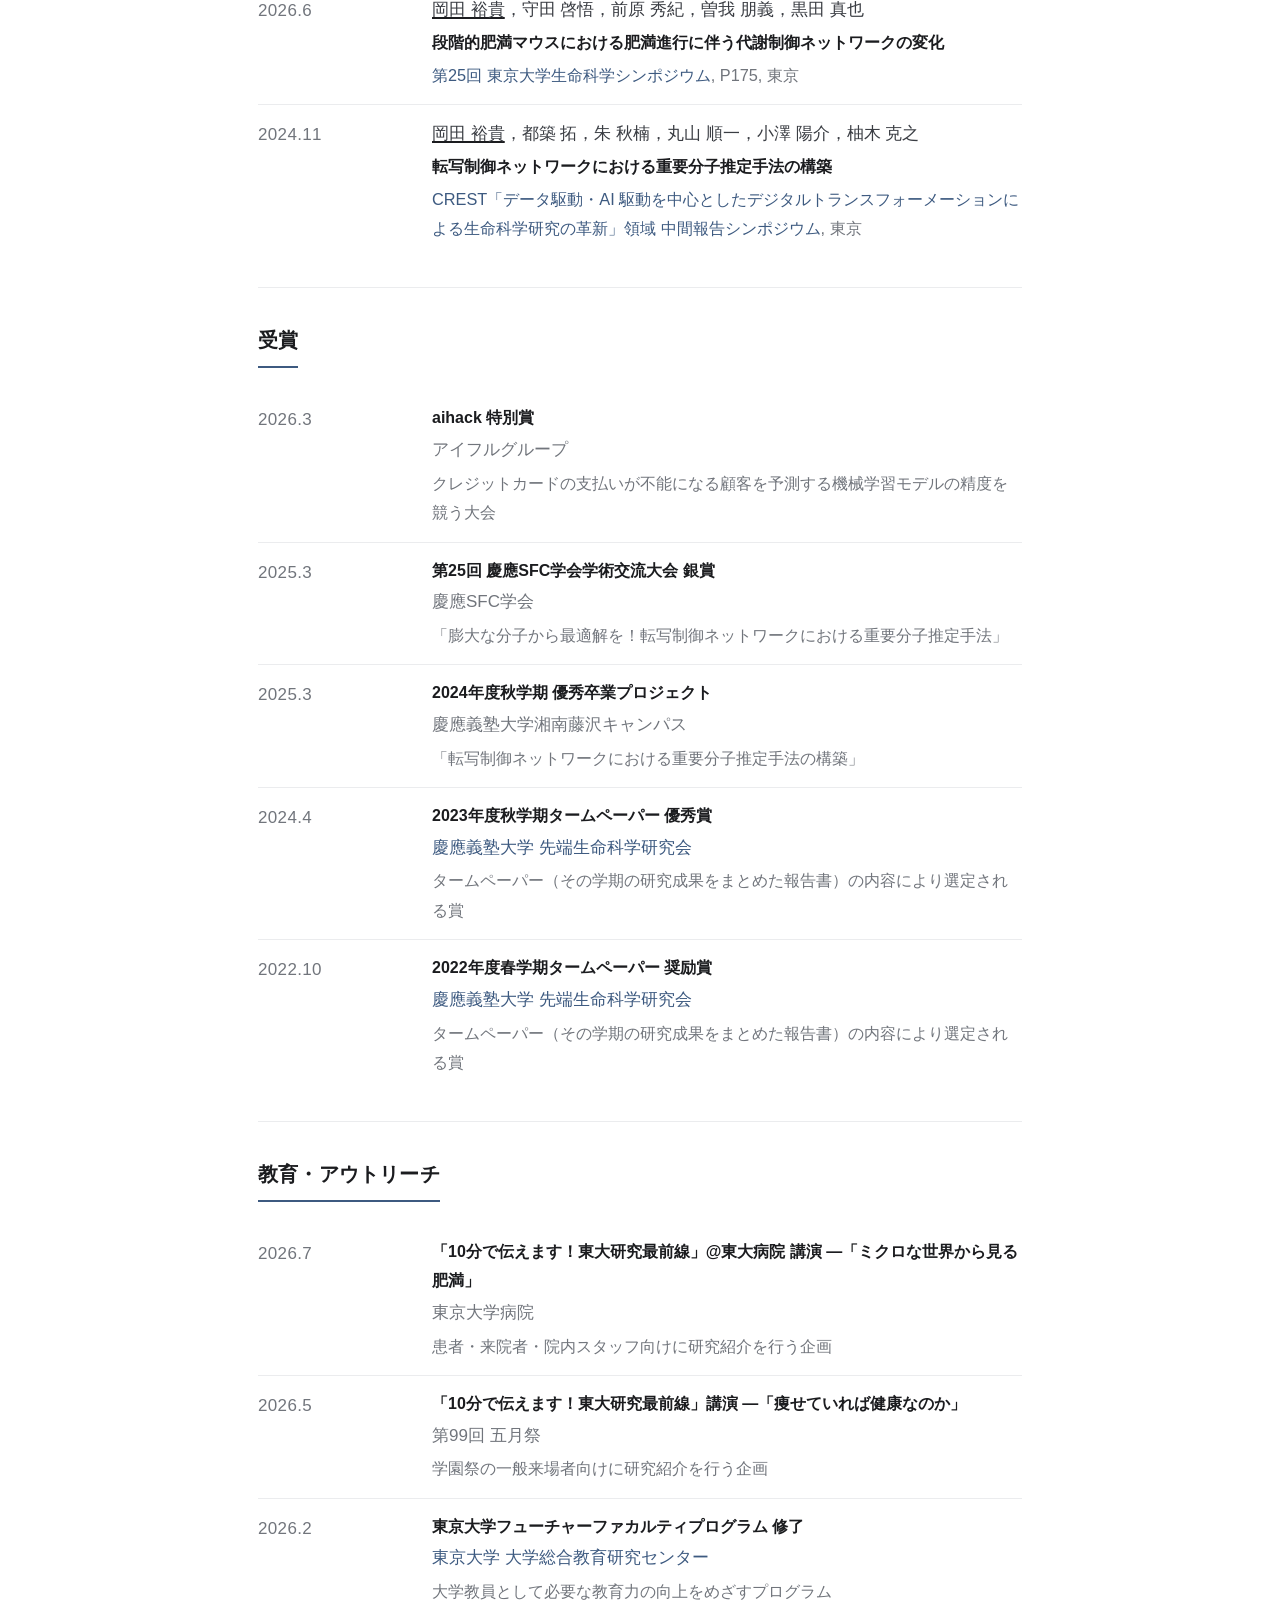
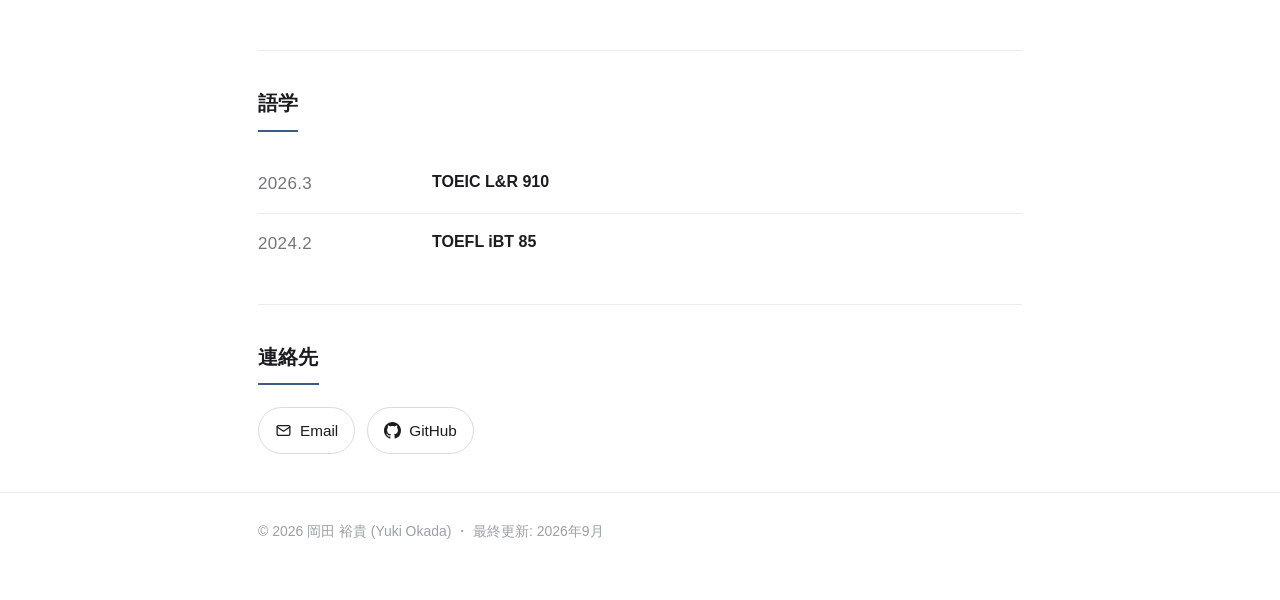
==== commit 8d2933db: "CREST若手の会の開催地表記を京都のみに修正 Co-Authored-By: Claude Fable 5.1 <noreply@anthropic.com>" ====
--- a/index.html
+++ b/index.html
@@ -149,7 +149,7 @@
         <div class="what">
           <div class="authors"><span class="me">岡田 裕貴</span>，守田 啓悟，前原 秀紀，曽我 朋義，黒田 真也</div>
           <div class="title">Metabolic Regulatory Network Changes During Obesity Progression in Graded Obesity Mice</div>
-          <div class="meta"><a href="https://www.jst.go.jp/kisoken/crest/research_area/ongoing/bunya2019-1.html">CREST「多細胞間での時空間的相互作用の理解を目指した定量的解析基盤の創出」領域 若手の会 2026</a>, P2, 関西セミナーハウス（京都）</div>
+          <div class="meta"><a href="https://www.jst.go.jp/kisoken/crest/research_area/ongoing/bunya2019-1.html">CREST「多細胞間での時空間的相互作用の理解を目指した定量的解析基盤の創出」領域 若手の会 2026</a>, P2, 京都</div>
         </div>
       </li>
       <li>
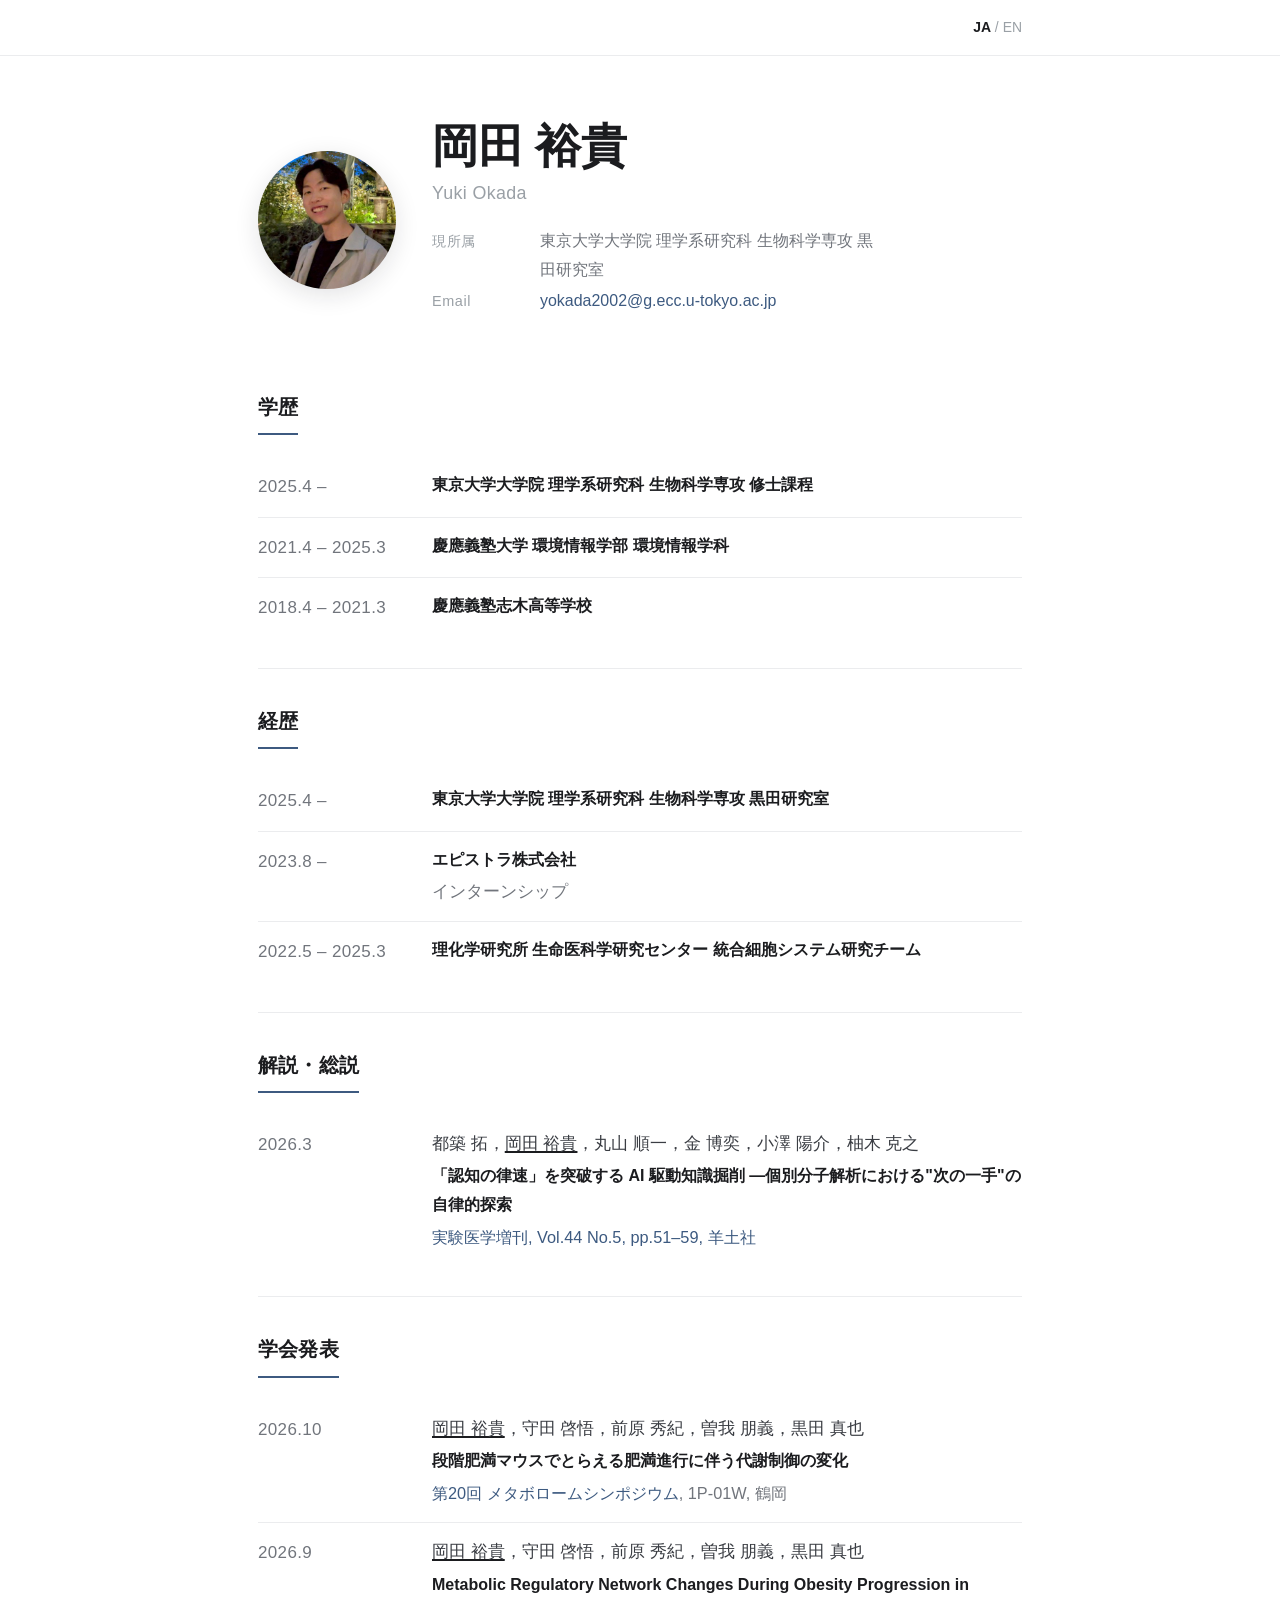
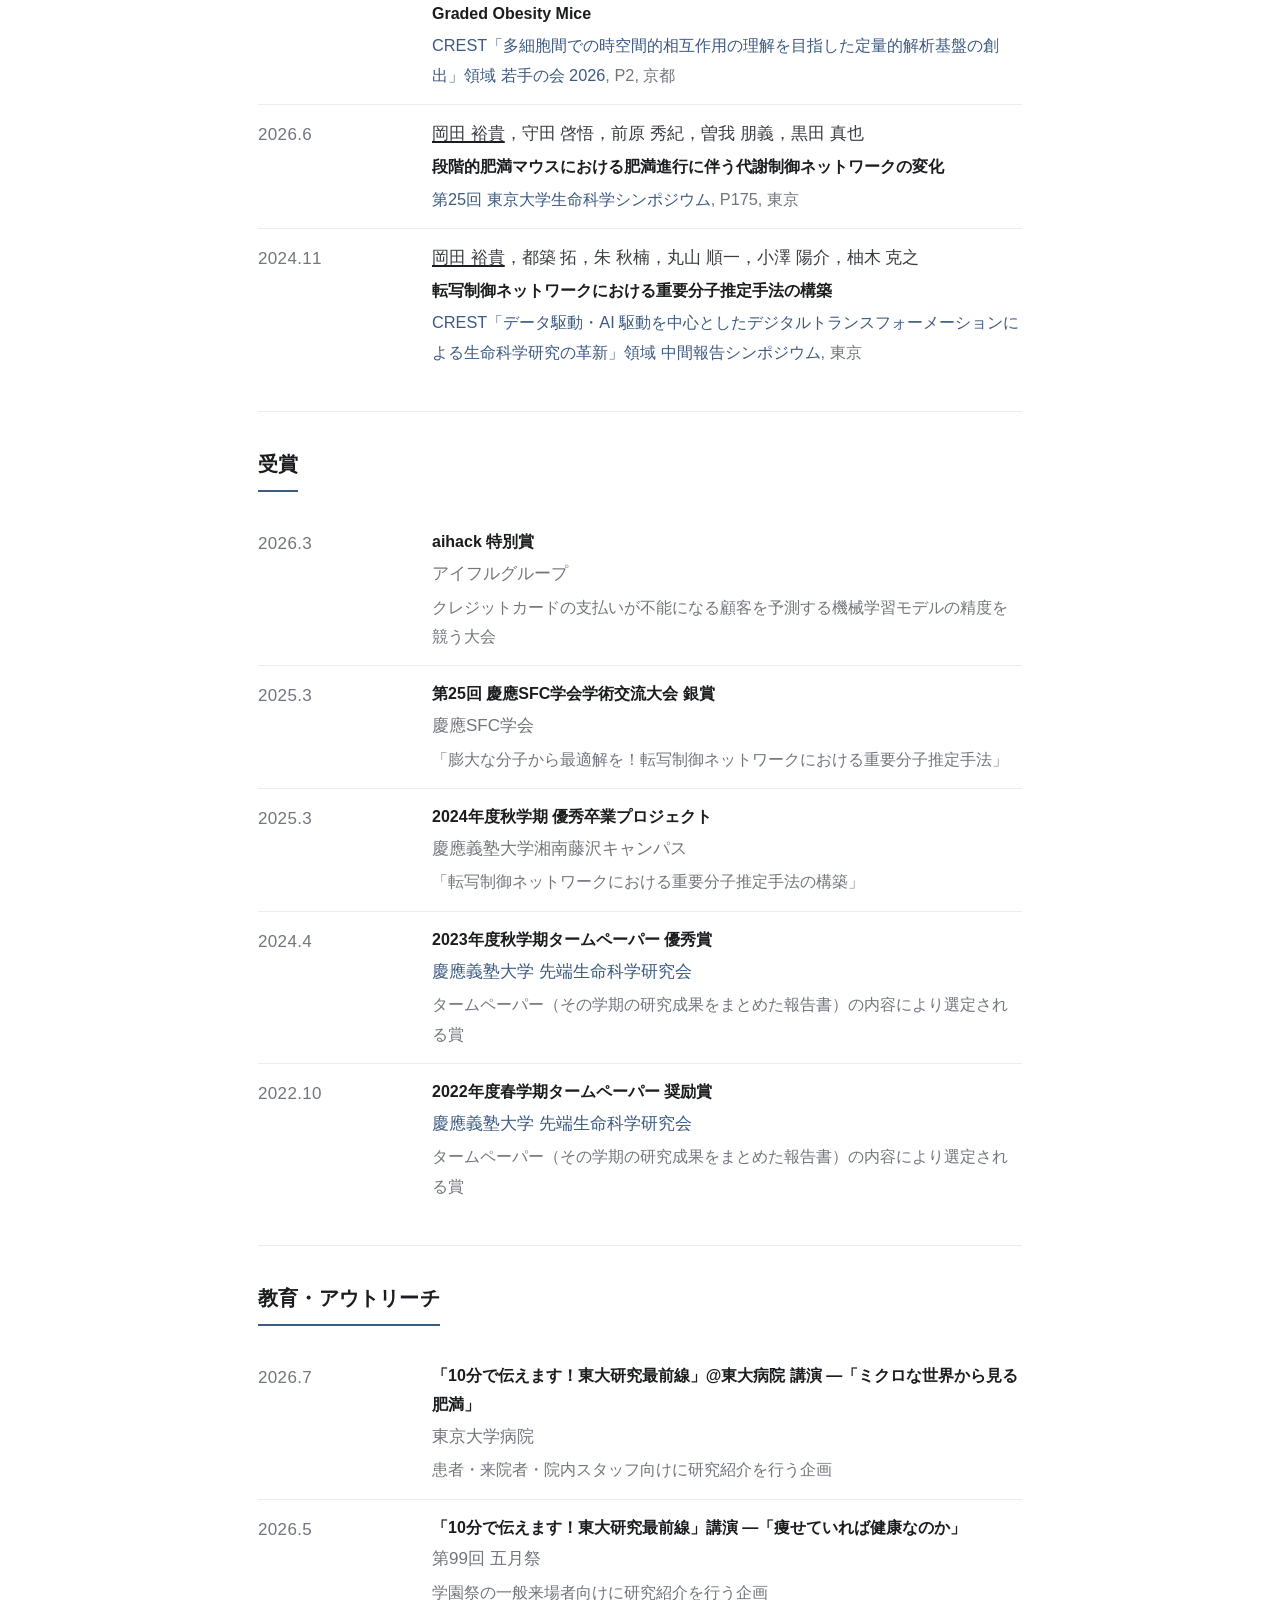
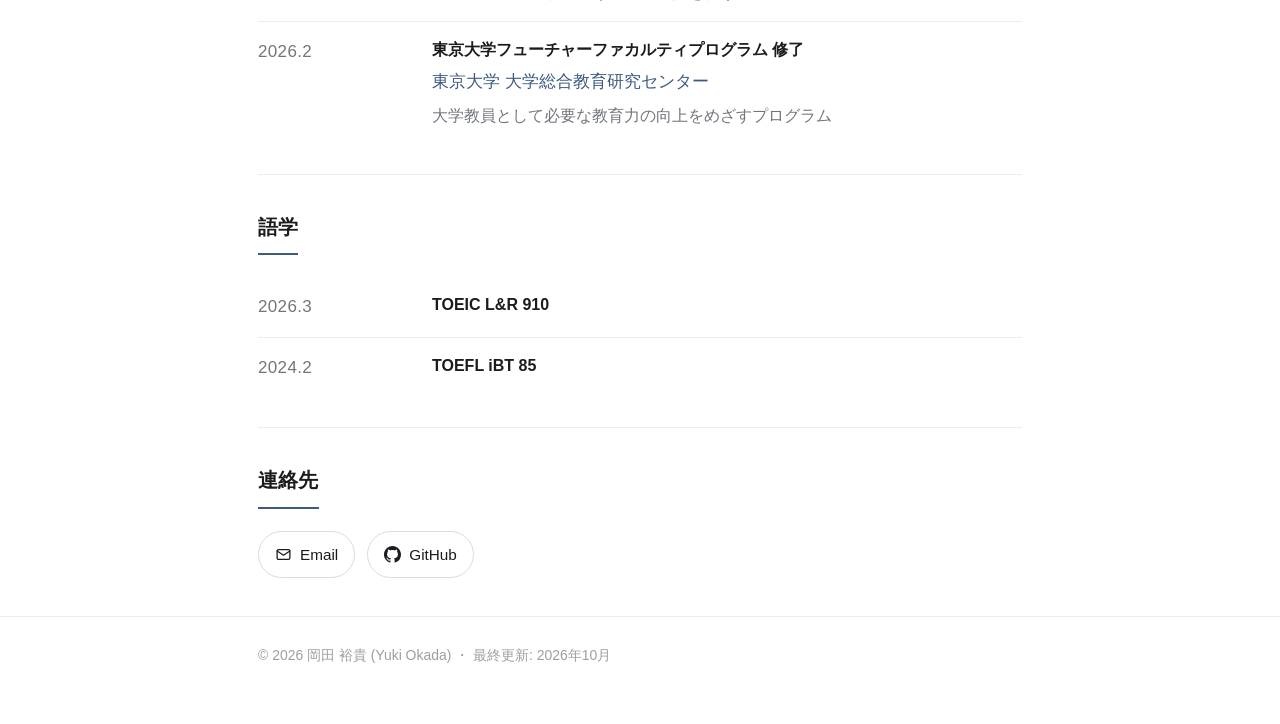
==== commit dff4e56c: "第20回メタボロームシンポジウムのポスター発表を学会発表に追加、フッター更新 Co-Authored-By: Claude Fable 5.1 <noreply@anthropic.com>" ====
--- a/index.html
+++ b/index.html
@@ -145,6 +145,14 @@
     <h2>学会発表</h2>
     <ul class="timeline">
       <li>
+        <div class="when">2026.10</div>
+        <div class="what">
+          <div class="authors"><span class="me">岡田 裕貴</span>，守田 啓悟，前原 秀紀，曽我 朋義，黒田 真也</div>
+          <div class="title">段階肥満マウスでとらえる肥満進行に伴う代謝制御の変化</div>
+          <div class="meta"><a href="https://mbtsuruoka.wixsite.com/mb2026tsuruoka">第20回 メタボロームシンポジウム</a>, 1P-01W, 鶴岡</div>
+        </div>
+      </li>
+      <li>
         <div class="when">2026.9</div>
         <div class="what">
           <div class="authors"><span class="me">岡田 裕貴</span>，守田 啓悟，前原 秀紀，曽我 朋義，黒田 真也</div>
@@ -276,7 +284,7 @@
 </main>
 
 <footer>
-  <div class="wrap">© 2026 岡田 裕貴 (Yuki Okada) ・ 最終更新: 2026年9月</div>
+  <div class="wrap">© 2026 岡田 裕貴 (Yuki Okada) ・ 最終更新: 2026年10月</div>
 </footer>
 
 </body>
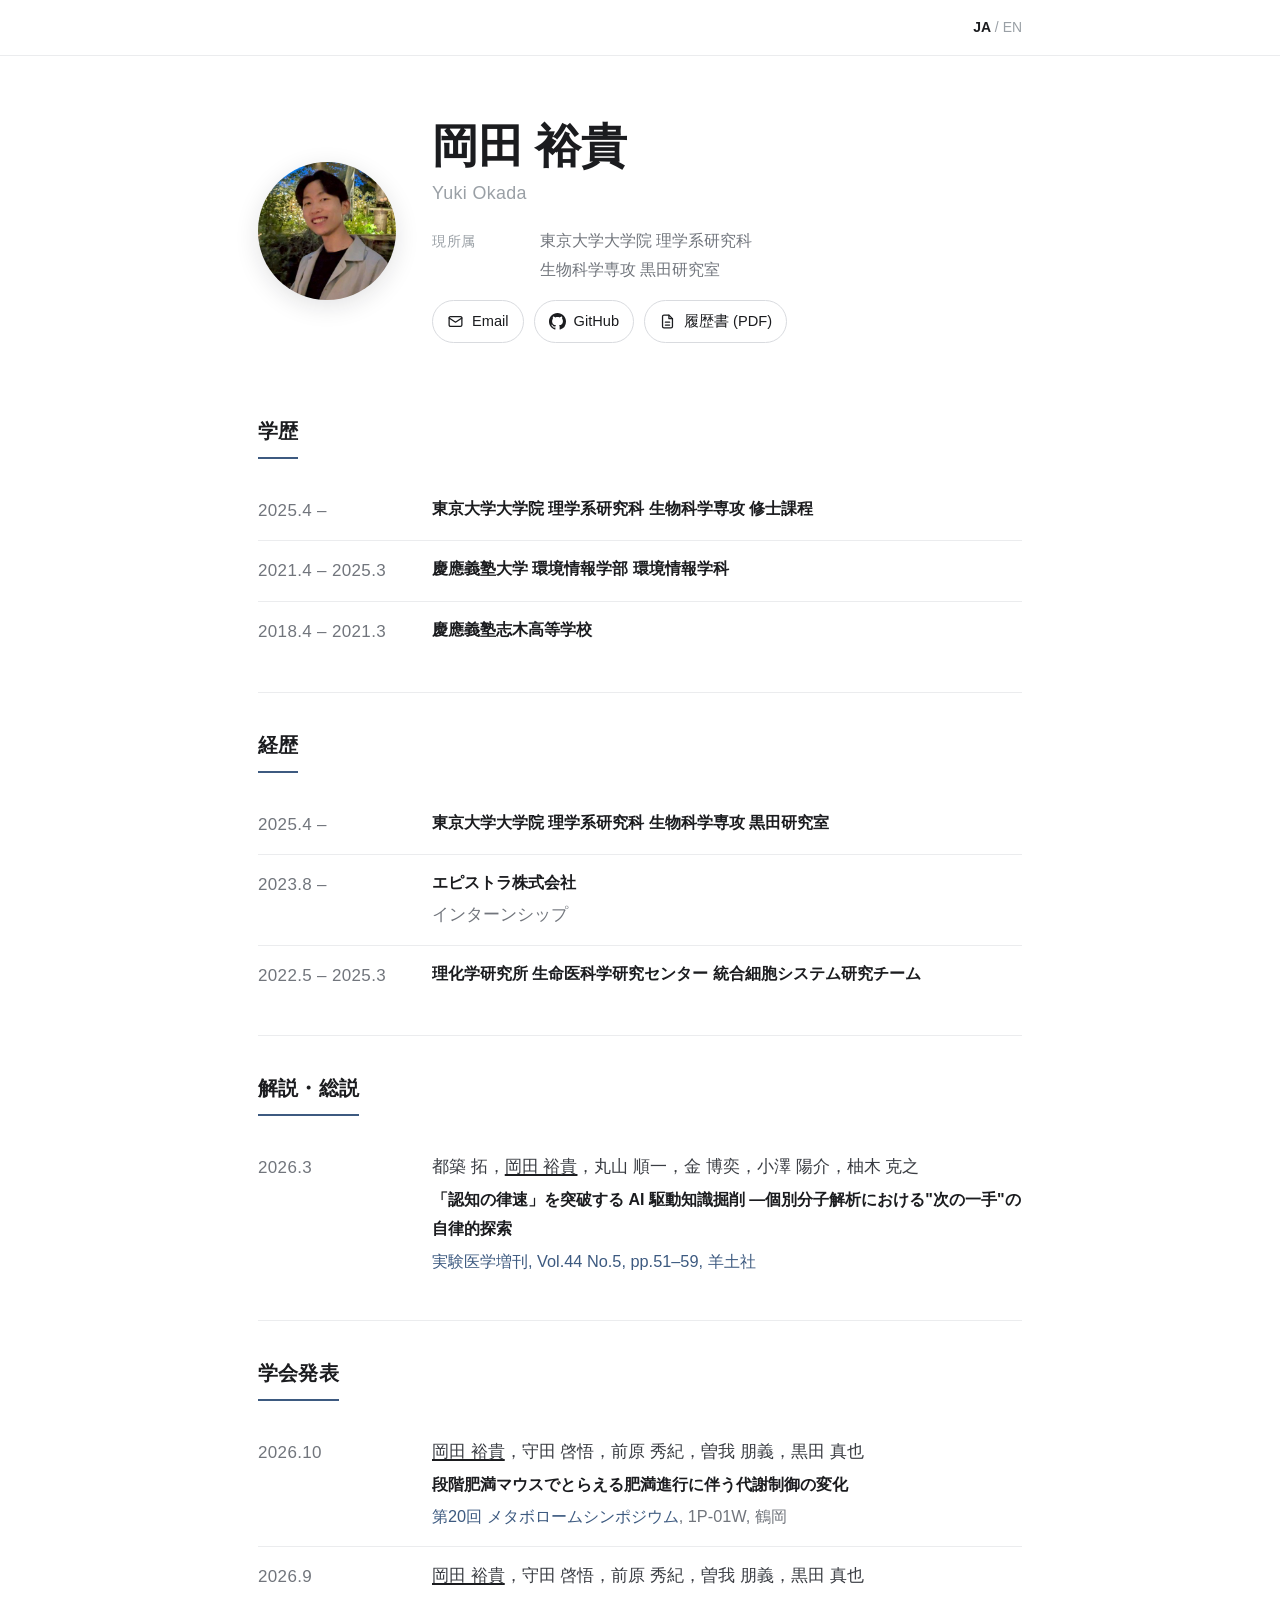
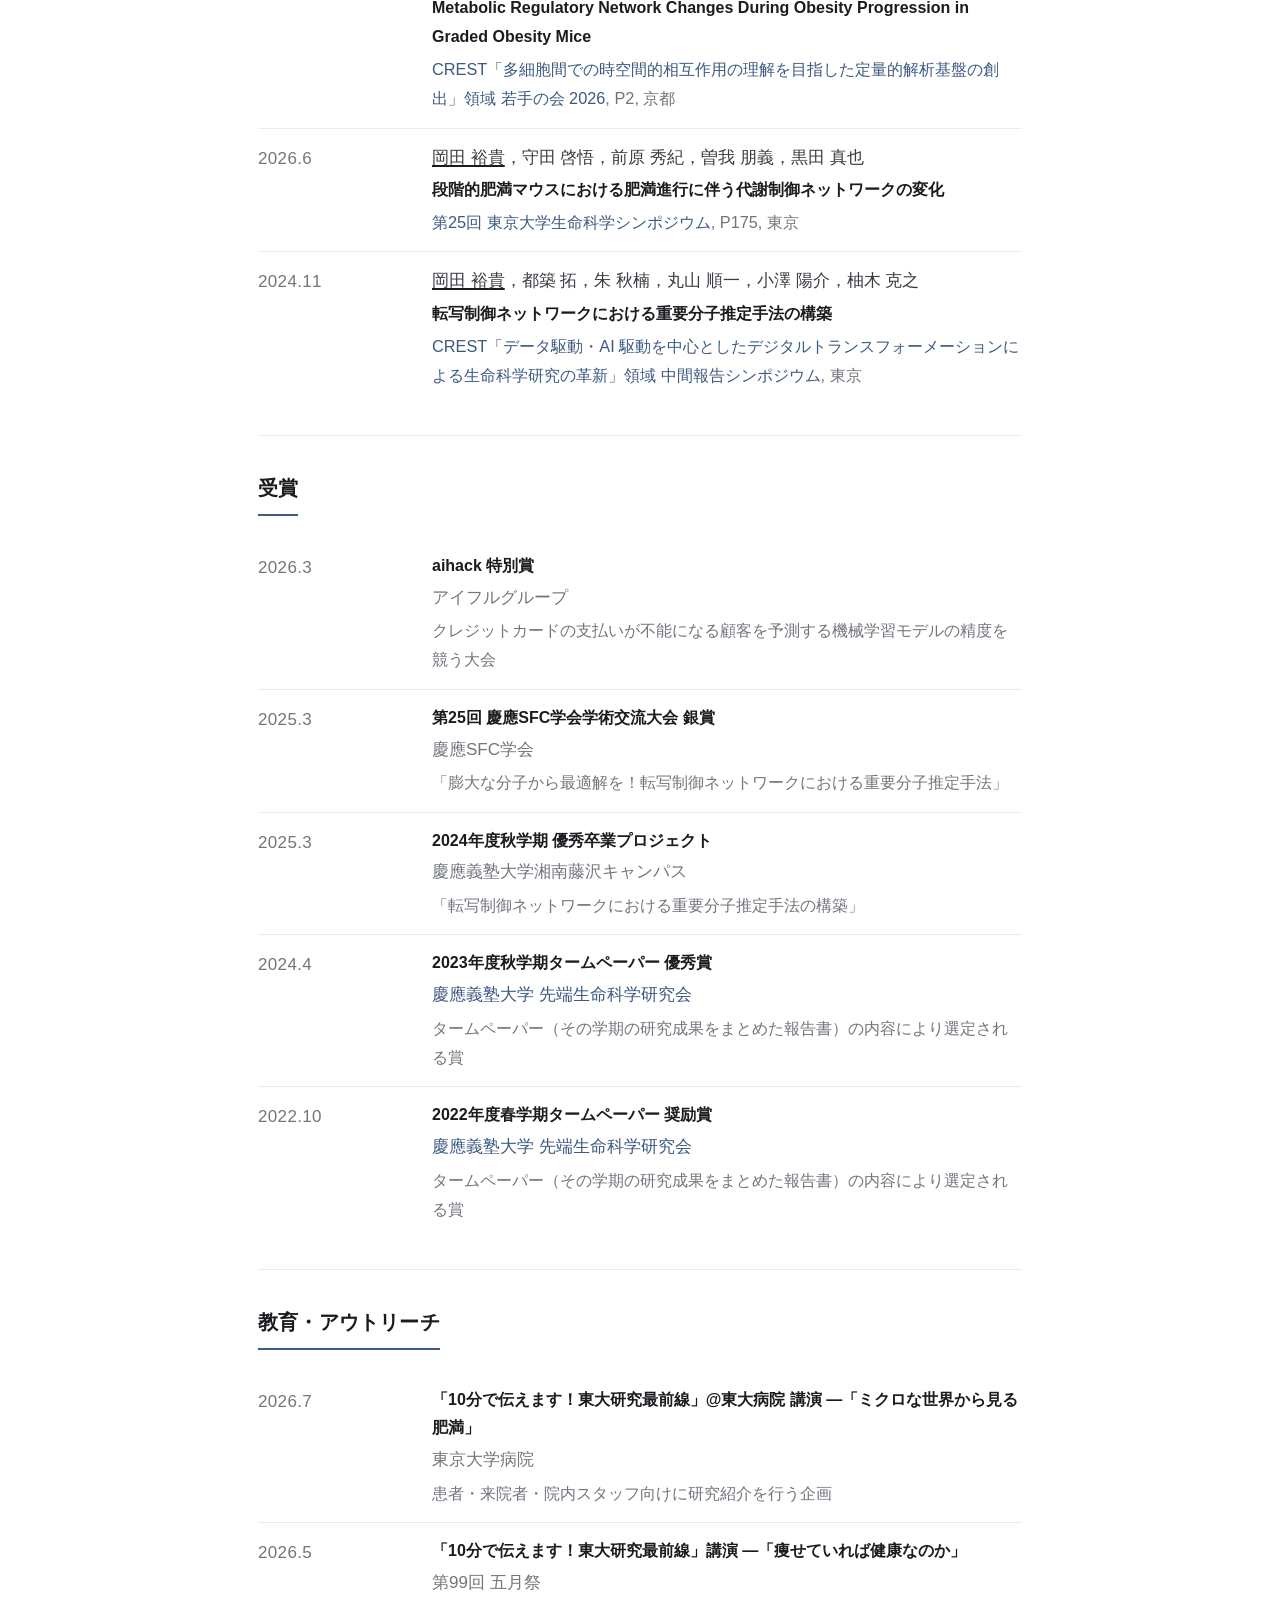
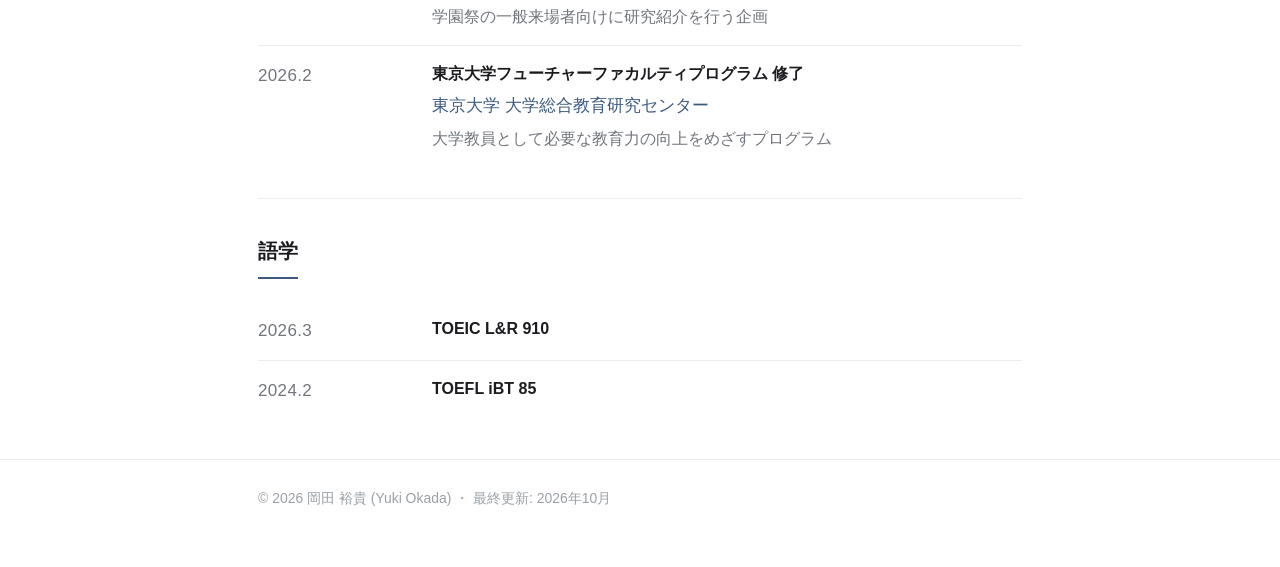
==== commit 91b0e50a: "PDF 版履歴書（日英）を追加し、連絡先リンクをヘッダに移動 - cv/ に HTML+CSS ソースと playwright による生成スクリプト build_pdf.py を追加 - cv_ja." ====
--- a/index.html
+++ b/index.html
@@ -2,6 +2,7 @@
 <html lang="ja">
 <head>
 <meta charset="UTF-8">
+<meta name="google-site-verification" content="fsRo1KW-GiIA-DMqQOY2gSqgmiWvcoH1ceRbeCen-hs" />
 <meta name="viewport" content="width=device-width, initial-scale=1.0">
 <title>岡田 裕貴</title>
 <meta name="description" content="岡田 裕貴（Yuki Okada）の経歴・業績。東京大学大学院 理学系研究科 生物科学専攻 黒田研究室の修士課程学生。システム生物学・代謝制御ネットワーク・データ駆動解析・オミクス解析。">
@@ -52,13 +53,13 @@
   "sameAs": ["https://github.com/t5a57l"]
 }
 </script>
-<link rel="stylesheet" href="style.css?v=3">
+<link rel="stylesheet" href="style.css?v=4">
 </head>
 <body>
 
 <nav class="nav">
   <div class="wrap">
-    <span class="lang"><a class="active" href="./">JA</a> / <a href="index_en.html">EN</a></span>
+    <span class="lang"><a class="active" href="index.html">JA</a> / <a href="index_en.html">EN</a></span>
   </div>
 </nav>
 
@@ -69,9 +70,13 @@
       <h1>岡田 裕貴</h1>
       <p class="sub">Yuki Okada</p>
       <ul class="contact">
-        <li><span>現所属</span>東京大学大学院 理学系研究科 生物科学専攻 黒田研究室</li>
-        <li><span>Email</span><a href="mailto:yokada2002@g.ecc.u-tokyo.ac.jp">yokada2002@g.ecc.u-tokyo.ac.jp</a></li>
+        <li><span>現所属</span><div>東京大学大学院 理学系研究科<br>生物科学専攻 黒田研究室</div></li>
       </ul>
+      <div class="links hero-links">
+        <a href="mailto:yokada2002@g.ecc.u-tokyo.ac.jp"><svg viewBox="0 0 24 24" fill="none" stroke="currentColor" stroke-width="1.8" stroke-linecap="round" stroke-linejoin="round" aria-hidden="true"><rect x="3" y="5" width="18" height="14" rx="2"/><path d="m3 7 9 6 9-6"/></svg>Email</a>
+        <a href="https://github.com/t5a57l"><svg viewBox="0 0 16 16" fill="currentColor" aria-hidden="true"><path d="M8 0C3.58 0 0 3.58 0 8c0 3.54 2.29 6.53 5.47 7.59.4.07.55-.17.55-.38 0-.19-.01-.82-.01-1.49-2.01.37-2.53-.49-2.69-.94-.09-.23-.48-.94-.82-1.13-.28-.15-.68-.52-.01-.53.63-.01 1.08.58 1.23.82.72 1.21 1.87.87 2.33.66.07-.52.28-.87.51-1.07-1.78-.2-3.64-.89-3.64-3.95 0-.87.31-1.59.82-2.15-.08-.2-.36-1.02.08-2.12 0 0 .67-.21 2.2.82.64-.18 1.32-.27 2-.27.68 0 1.36.09 2 .27 1.53-1.04 2.2-.82 2.2-.82.44 1.1.16 1.92.08 2.12.51.56.82 1.27.82 2.15 0 3.07-1.87 3.75-3.65 3.95.29.25.54.73.54 1.48 0 1.07-.01 1.93-.01 2.2 0 .21.15.46.55.38A8.01 8.01 0 0 0 16 8c0-4.42-3.58-8-8-8z"/></svg>GitHub</a>
+        <a href="cv_ja.pdf"><svg viewBox="0 0 24 24" fill="none" stroke="currentColor" stroke-width="1.8" stroke-linecap="round" stroke-linejoin="round" aria-hidden="true"><path d="M14 3H7a2 2 0 0 0-2 2v14a2 2 0 0 0 2 2h10a2 2 0 0 0 2-2V8z"/><path d="M14 3v5h5M9 13h6M9 17h6"/></svg>履歴書 (PDF)</a>
+      </div>
     </div>
   </div>
 </header>
@@ -273,13 +278,6 @@
     </ul>
   </section>
 
-  <section id="contact">
-    <h2>連絡先</h2>
-    <div class="links">
-      <a href="mailto:yokada2002@g.ecc.u-tokyo.ac.jp"><svg viewBox="0 0 24 24" fill="none" stroke="currentColor" stroke-width="1.8" stroke-linecap="round" stroke-linejoin="round" aria-hidden="true"><rect x="3" y="5" width="18" height="14" rx="2"/><path d="m3 7 9 6 9-6"/></svg>Email</a>
-      <a href="https://github.com/t5a57l"><svg viewBox="0 0 16 16" fill="currentColor" aria-hidden="true"><path d="M8 0C3.58 0 0 3.58 0 8c0 3.54 2.29 6.53 5.47 7.59.4.07.55-.17.55-.38 0-.19-.01-.82-.01-1.49-2.01.37-2.53-.49-2.69-.94-.09-.23-.48-.94-.82-1.13-.28-.15-.68-.52-.01-.53.63-.01 1.08.58 1.23.82.72 1.21 1.87.87 2.33.66.07-.52.28-.87.51-1.07-1.78-.2-3.64-.89-3.64-3.95 0-.87.31-1.59.82-2.15-.08-.2-.36-1.02.08-2.12 0 0 .67-.21 2.2.82.64-.18 1.32-.27 2-.27.68 0 1.36.09 2 .27 1.53-1.04 2.2-.82 2.2-.82.44 1.1.16 1.92.08 2.12.51.56.82 1.27.82 2.15 0 3.07-1.87 3.75-3.65 3.95.29.25.54.73.54 1.48 0 1.07-.01 1.93-.01 2.2 0 .21.15.46.55.38A8.01 8.01 0 0 0 16 8c0-4.42-3.58-8-8-8z"/></svg>GitHub</a>
-    </div>
-  </section>
 
 </main>
 
--- a/style.css
+++ b/style.css
@@ -174,6 +174,8 @@
 }
 .links a:hover { text-decoration: none; border-color: var(--accent); background: var(--accent-soft); }
 .links a svg { width: 17px; height: 17px; flex: 0 0 auto; }
+.hero-links { margin-top: 16px; gap: 10px; }
+.hero-links a { padding: 7px 14px; font-size: .86rem; }
 
 footer {
   margin-top: 8px;
@@ -186,6 +188,7 @@
 @media (max-width: 640px) {
   .hero-inner { flex-direction: column; text-align: center; gap: 22px; }
   .contact { display: inline-block; text-align: left; }
+  .hero-links { justify-content: center; }
   .nav-links { display: none; }
   .timeline li { flex-direction: column; gap: 3px; }
   .timeline .when { flex-basis: auto; }
